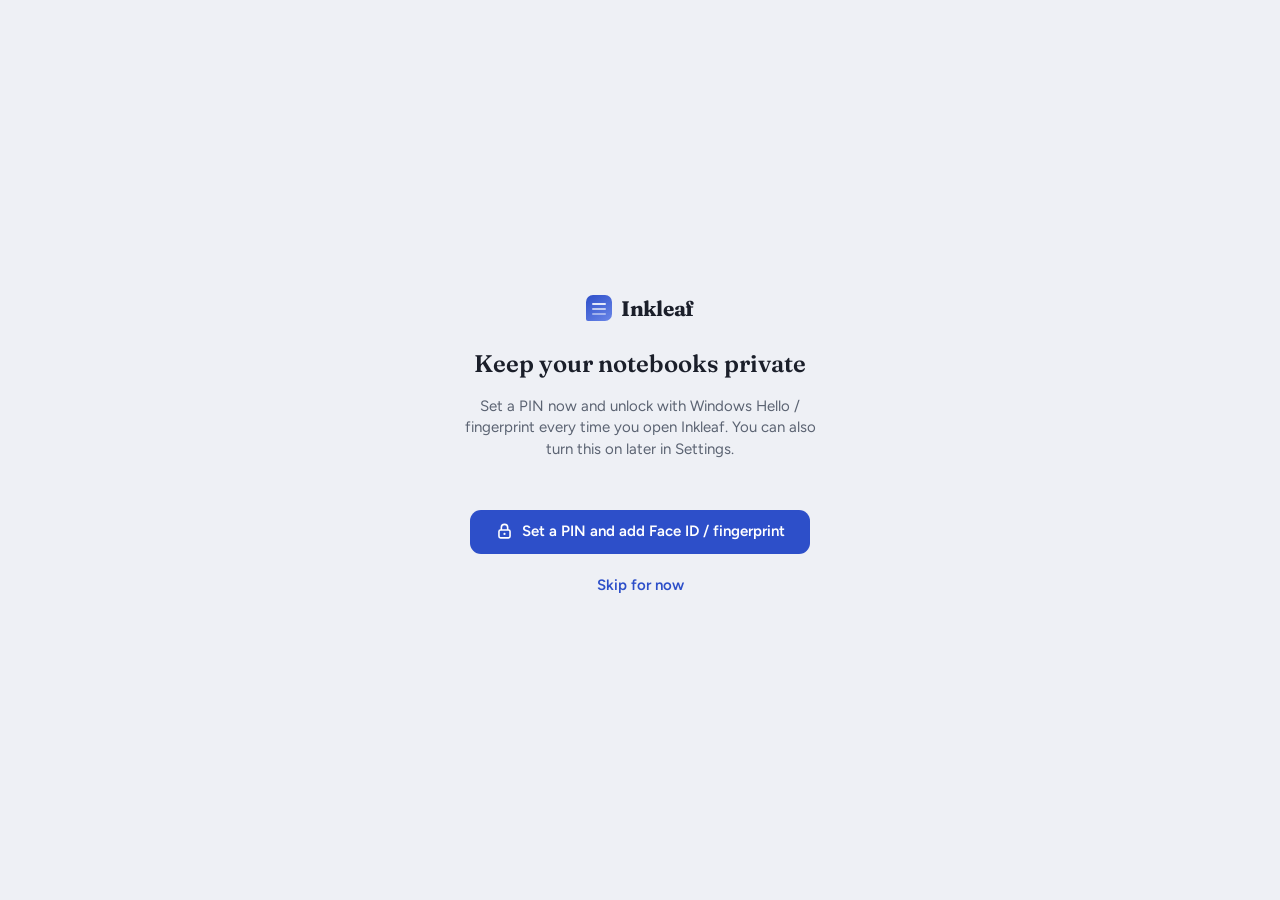
==== index.html @ ee6331c2 "Inkleaf v1.7: offline handwriting notebook PWA Lasso tool, neural recognizer retrained on real-write" ====
<!doctype html>
<html lang="en">
<head>
<meta charset="utf-8">
<meta name="viewport" content="width=device-width, initial-scale=1, viewport-fit=cover, interactive-widget=resizes-content">
<title>Inkleaf</title>
<meta name="description" content="Offline notebooks with custom covers, handwriting that turns into typed text, photos, video links and search.">
<meta name="theme-color" content="#2D4FC9" media="(prefers-color-scheme: light)">
<meta name="theme-color" content="#1B1F29" media="(prefers-color-scheme: dark)">
<meta name="color-scheme" content="light dark">
<meta name="apple-mobile-web-app-capable" content="yes">
<meta name="mobile-web-app-capable" content="yes">
<meta name="apple-mobile-web-app-status-bar-style" content="default">
<meta name="apple-mobile-web-app-title" content="Inkleaf">
<link rel="manifest" href="manifest.webmanifest">
<link rel="icon" type="image/png" sizes="192x192" href="icons/icon-192.png">
<link rel="apple-touch-icon" href="icons/apple-touch-icon.png">
<link rel="preconnect" href="https://fonts.googleapis.com">
<link rel="preconnect" href="https://fonts.gstatic.com" crossorigin>
<link rel="stylesheet" href="https://fonts.googleapis.com/css2?family=Figtree:wght@400;500;600;700&family=Fraunces:opsz,wght@9..144,500;9..144,700&family=Caveat:wght@400;600&family=Patrick+Hand&family=Kalam&family=Indie+Flower&family=Architects+Daughter&family=Shadows+Into+Light&family=Gloria+Hallelujah&family=Homemade+Apple&family=Nanum+Pen+Script&family=Lora:ital@0;1&family=Courier+Prime&display=swap">
<link rel="stylesheet" href="css/app.css">
<style>:root{padding-top:env(safe-area-inset-top,0px);padding-bottom:env(safe-area-inset-bottom,0px)}</style>
</head>
<body>
<svg xmlns="http://www.w3.org/2000/svg" style="display:none" aria-hidden="true">
  <symbol id="i-back" viewBox="0 0 24 24"><path d="M15 5l-7 7 7 7" fill="none" stroke="currentColor" stroke-width="2" stroke-linecap="round" stroke-linejoin="round"/></symbol>
  <symbol id="i-next" viewBox="0 0 24 24"><path d="M9 5l7 7-7 7" fill="none" stroke="currentColor" stroke-width="2" stroke-linecap="round" stroke-linejoin="round"/></symbol>
  <symbol id="i-up" viewBox="0 0 24 24"><path d="M5 15l7-7 7 7" fill="none" stroke="currentColor" stroke-width="2" stroke-linecap="round" stroke-linejoin="round"/></symbol>
  <symbol id="i-down" viewBox="0 0 24 24"><path d="M5 9l7 7 7-7" fill="none" stroke="currentColor" stroke-width="2" stroke-linecap="round" stroke-linejoin="round"/></symbol>
  <symbol id="i-search" viewBox="0 0 24 24"><circle cx="11" cy="11" r="6.5" fill="none" stroke="currentColor" stroke-width="2"/><path d="M16 16l4.5 4.5" stroke="currentColor" stroke-width="2" stroke-linecap="round"/></symbol>
  <symbol id="i-grid" viewBox="0 0 24 24"><rect x="4" y="4" width="7" height="7" rx="1.5" fill="none" stroke="currentColor" stroke-width="2"/><rect x="13" y="4" width="7" height="7" rx="1.5" fill="none" stroke="currentColor" stroke-width="2"/><rect x="4" y="13" width="7" height="7" rx="1.5" fill="none" stroke="currentColor" stroke-width="2"/><rect x="13" y="13" width="7" height="7" rx="1.5" fill="none" stroke="currentColor" stroke-width="2"/></symbol>
  <symbol id="ps-ball" viewBox="0 0 36 22"><path d="M3 15 C 10 3, 16 20, 33 6" fill="none" stroke="currentColor" stroke-width="2.4" stroke-linecap="round"/></symbol>
  <symbol id="ps-fine" viewBox="0 0 36 22"><path d="M3 15 C 10 3, 16 20, 33 6" fill="none" stroke="currentColor" stroke-width="1.2" stroke-linecap="round"/></symbol>
  <symbol id="ps-marker" viewBox="0 0 36 22"><path d="M3 15 C 10 3, 16 20, 33 6" fill="none" stroke="currentColor" stroke-width="6" stroke-linecap="round" opacity=".95"/></symbol>
  <symbol id="ps-brush" viewBox="0 0 36 22"><path d="M3 15 C 9 1, 15 20, 33 6 C 17 25, 11 8, 3 15 Z" fill="currentColor"/></symbol>
  <symbol id="ps-fountain" viewBox="0 0 36 22"><path d="M3 15 C 10 2.2, 16 19.4, 33 6 C 16.5 21.6, 10.5 5.6, 3 15 Z" fill="currentColor"/><path d="M3 15 C 10 3, 16 20, 33 6" fill="none" stroke="currentColor" stroke-width="1.1" stroke-linecap="round"/></symbol>
  <symbol id="ps-callig" viewBox="0 0 36 22"><path d="M5.4 12.6 L10.4 4.6 L16.4 5.6 L22.4 10.6 L28.4 7.6 L35.4 3.6 L30.6 8.4 L23.6 12.4 L17.6 15.4 L11.6 10.4 L5.6 9.4 L0.6 17.4 Z" fill="currentColor"/></symbol>
  <symbol id="ps-pencil" viewBox="0 0 36 22"><path d="M3 15 C 10 3, 16 20, 33 6" fill="none" stroke="currentColor" stroke-width="2" stroke-linecap="round" opacity=".5"/><path d="M3 14 C 10 2, 16 19, 33 5" fill="none" stroke="currentColor" stroke-width="1" stroke-linecap="round" stroke-dasharray="1.5 1.5" opacity=".45"/></symbol>
  <symbol id="i-engine" viewBox="0 0 24 24"><rect x="6" y="6" width="12" height="12" rx="2.5" fill="none" stroke="currentColor" stroke-width="2"/><rect x="10" y="10" width="4" height="4" rx="1" fill="currentColor"/><path d="M9 2.5v3M15 2.5v3M9 18.5v3M15 18.5v3M2.5 9h3M2.5 15h3M18.5 9h3M18.5 15h3" stroke="currentColor" stroke-width="2" stroke-linecap="round"/></symbol>
  <symbol id="i-gear" viewBox="0 0 24 24"><circle cx="12" cy="12" r="3" fill="none" stroke="currentColor" stroke-width="2"/><path d="M12 2.5v3M12 18.5v3M2.5 12h3M18.5 12h3M5.3 5.3l2.1 2.1M16.6 16.6l2.1 2.1M5.3 18.7l2.1-2.1M16.6 7.4l2.1-2.1" stroke="currentColor" stroke-width="2" stroke-linecap="round"/></symbol>
  <symbol id="i-pen" viewBox="0 0 24 24"><path d="M4 20l3.5-1 10-10a2.1 2.1 0 0 0-3-3l-10 10L4 20z" fill="none" stroke="currentColor" stroke-width="2" stroke-linejoin="round"/><path d="M13 7.5l3 3" stroke="currentColor" stroke-width="2"/></symbol>
  <symbol id="i-marker" viewBox="0 0 24 24"><path d="M4 21h16" stroke="currentColor" stroke-width="2.2" stroke-linecap="round" opacity=".45"/><path d="M8 17l-1.5-1.5 8.5-8.5a2.1 2.1 0 0 1 3 3L9.5 18.5 8 17z" fill="none" stroke="currentColor" stroke-width="2" stroke-linejoin="round"/><path d="M5 20l3-3M14 7.5l3 3" stroke="currentColor" stroke-width="2" stroke-linecap="round"/></symbol>
  <symbol id="i-enter" viewBox="0 0 24 24"><path d="M19 5v7a2 2 0 0 1-2 2H6" fill="none" stroke="currentColor" stroke-width="2.2" stroke-linecap="round" stroke-linejoin="round"/><path d="M9.5 10.5L6 14l3.5 3.5" fill="none" stroke="currentColor" stroke-width="2.2" stroke-linecap="round" stroke-linejoin="round"/></symbol>
  <symbol id="i-eraser" viewBox="0 0 24 24"><path d="M4.5 15.5l9-9a2 2 0 0 1 2.8 0l3.2 3.2a2 2 0 0 1 0 2.8l-7 7H8l-3.5-3.5a1.5 1.5 0 0 1 0-2.1z" fill="none" stroke="currentColor" stroke-width="2" stroke-linejoin="round"/><path d="M9 11l5 5M6 20h14" stroke="currentColor" stroke-width="2" stroke-linecap="round"/></symbol>
  <symbol id="i-type" viewBox="0 0 24 24"><path d="M5 6h14M12 6v13M9 19h6" fill="none" stroke="currentColor" stroke-width="2" stroke-linecap="round"/></symbol>
  <symbol id="i-undo" viewBox="0 0 24 24"><path d="M8 7H4V3" fill="none" stroke="currentColor" stroke-width="2" stroke-linecap="round" stroke-linejoin="round"/><path d="M4.5 7A8 8 0 1 1 6 17.5" fill="none" stroke="currentColor" stroke-width="2" stroke-linecap="round"/></symbol>
  <symbol id="i-redo" viewBox="0 0 24 24"><path d="M16 7h4V3" fill="none" stroke="currentColor" stroke-width="2" stroke-linecap="round" stroke-linejoin="round"/><path d="M19.5 7A8 8 0 1 0 18 17.5" fill="none" stroke="currentColor" stroke-width="2" stroke-linecap="round"/></symbol>
  <symbol id="i-wand" viewBox="0 0 24 24"><path d="M4 20L14 10" stroke="currentColor" stroke-width="2.2" stroke-linecap="round"/><path d="M17 3v3M17 10v3M13.5 6.5h3M20.5 6.5h-3M7 3v2M5 4h4" stroke="currentColor" stroke-width="1.8" stroke-linecap="round"/></symbol>
  <symbol id="i-zoom-in" viewBox="0 0 24 24"><circle cx="11" cy="11" r="6.5" fill="none" stroke="currentColor" stroke-width="2"/><path d="M16 16l4.5 4.5M11 8v6M8 11h6" stroke="currentColor" stroke-width="2" stroke-linecap="round"/></symbol>
  <symbol id="i-zoom-out" viewBox="0 0 24 24"><circle cx="11" cy="11" r="6.5" fill="none" stroke="currentColor" stroke-width="2"/><path d="M16 16l4.5 4.5M8 11h6" stroke="currentColor" stroke-width="2" stroke-linecap="round"/></symbol>
  <symbol id="i-plus" viewBox="0 0 24 24"><path d="M12 5v14M5 12h14" stroke="currentColor" stroke-width="2.2" stroke-linecap="round"/></symbol>
  <symbol id="i-close" viewBox="0 0 24 24"><path d="M6 6l12 12M18 6L6 18" stroke="currentColor" stroke-width="2.2" stroke-linecap="round"/></symbol>
  <symbol id="i-trash" viewBox="0 0 24 24"><path d="M4 7h16M9 7V4h6v3M6.5 7l1 13h9l1-13" fill="none" stroke="currentColor" stroke-width="2" stroke-linejoin="round" stroke-linecap="round"/></symbol>
  <symbol id="i-copy" viewBox="0 0 24 24"><rect x="8" y="8" width="12" height="12" rx="2" fill="none" stroke="currentColor" stroke-width="2"/><path d="M16 8V5a1 1 0 0 0-1-1H5a1 1 0 0 0-1 1v10a1 1 0 0 0 1 1h3" fill="none" stroke="currentColor" stroke-width="2"/></symbol>
  <symbol id="i-image" viewBox="0 0 24 24"><rect x="3" y="5" width="18" height="14" rx="2" fill="none" stroke="currentColor" stroke-width="2"/><circle cx="8.5" cy="10" r="1.6" fill="currentColor"/><path d="M4 18l5-5 4 4 3-3 4 4" fill="none" stroke="currentColor" stroke-width="2" stroke-linejoin="round"/></symbol>
  <symbol id="i-sticker" viewBox="0 0 24 24"><path d="M12 3a9 9 0 1 0 9 9h-5a4 4 0 0 1-4-4V3z" fill="none" stroke="currentColor" stroke-width="2" stroke-linejoin="round"/><circle cx="9" cy="10" r="1.2" fill="currentColor"/><path d="M8 14.5c1 1.2 2.5 1.8 4 1.8" fill="none" stroke="currentColor" stroke-width="2" stroke-linecap="round"/></symbol>
  <symbol id="i-rotate" viewBox="0 0 24 24"><path d="M20 12a8 8 0 1 1-2.3-5.7" fill="none" stroke="currentColor" stroke-width="2" stroke-linecap="round"/><path d="M18 2.5v4.5h-4.5" fill="none" stroke="currentColor" stroke-width="2" stroke-linecap="round" stroke-linejoin="round"/></symbol>
  <symbol id="i-flip" viewBox="0 0 24 24"><path d="M12 3v18" stroke="currentColor" stroke-width="2" stroke-dasharray="2 2"/><path d="M9 7L4 12l5 5V7zM15 7l5 5-5 5V7z" fill="none" stroke="currentColor" stroke-width="2" stroke-linejoin="round"/></symbol>
  <symbol id="i-front" viewBox="0 0 24 24"><rect x="9" y="3" width="12" height="12" rx="2" fill="none" stroke="currentColor" stroke-width="2"/><path d="M3 9v10a2 2 0 0 0 2 2h10" fill="none" stroke="currentColor" stroke-width="2"/></symbol>
  <symbol id="i-backward" viewBox="0 0 24 24"><rect x="3" y="9" width="12" height="12" rx="2" fill="none" stroke="currentColor" stroke-width="2"/><path d="M9 3h10a2 2 0 0 1 2 2v10" fill="none" stroke="currentColor" stroke-width="2"/></symbol>
  <symbol id="i-hand" viewBox="0 0 24 24"><path d="M8 12V5.5a1.5 1.5 0 0 1 3 0V11m0-6.5a1.5 1.5 0 0 1 3 0V11m0-5a1.5 1.5 0 0 1 3 0v8a6 6 0 0 1-6 6h-1a6 6 0 0 1-5-2.7L3.4 14a1.6 1.6 0 0 1 2.6-1.8L8 14" fill="none" stroke="currentColor" stroke-width="2" stroke-linecap="round" stroke-linejoin="round"/></symbol>
  <symbol id="i-check" viewBox="0 0 24 24"><path d="M5 12.5l4.5 4.5L19 7.5" fill="none" stroke="currentColor" stroke-width="2.4" stroke-linecap="round" stroke-linejoin="round"/></symbol>
  <symbol id="i-more" viewBox="0 0 24 24"><circle cx="6" cy="12" r="1.8" fill="currentColor"/><circle cx="12" cy="12" r="1.8" fill="currentColor"/><circle cx="18" cy="12" r="1.8" fill="currentColor"/></symbol>
  <symbol id="i-text" viewBox="0 0 24 24"><path d="M5 5h14M12 5v14" stroke="currentColor" stroke-width="2.2" stroke-linecap="round"/></symbol>
  <symbol id="i-palette" viewBox="0 0 24 24"><path d="M12 3a9 9 0 1 0 0 18c1.7 0 2-1 2-2 0-1.2-.8-1.6 0-2.5.9-1 3 .5 5-1.5 2.2-2.2 1-12-7-12z" fill="none" stroke="currentColor" stroke-width="2"/><circle cx="7.5" cy="12" r="1.3" fill="currentColor"/><circle cx="9.5" cy="8" r="1.3" fill="currentColor"/><circle cx="14" cy="7" r="1.3" fill="currentColor"/></symbol>
  <symbol id="i-book" viewBox="0 0 24 24"><path d="M5 4h10a3 3 0 0 1 3 3v13H8a3 3 0 0 0-3 3V4z" fill="none" stroke="currentColor" stroke-width="2" stroke-linejoin="round"/><path d="M5 17a3 3 0 0 1 3-3h10" fill="none" stroke="currentColor" stroke-width="2"/></symbol>
  <symbol id="i-download" viewBox="0 0 24 24"><path d="M12 4v11M7.5 10.5L12 15l4.5-4.5M5 19h14" fill="none" stroke="currentColor" stroke-width="2" stroke-linecap="round" stroke-linejoin="round"/></symbol>
  <symbol id="i-upload" viewBox="0 0 24 24"><path d="M12 15V4M7.5 8.5L12 4l4.5 4.5M5 19h14" fill="none" stroke="currentColor" stroke-width="2" stroke-linecap="round" stroke-linejoin="round"/></symbol>
  <symbol id="i-edit" viewBox="0 0 24 24"><path d="M4 20h4l10-10-4-4L4 16v4z" fill="none" stroke="currentColor" stroke-width="2" stroke-linejoin="round"/></symbol>
  <symbol id="i-video" viewBox="0 0 24 24"><rect x="3" y="6" width="13" height="12" rx="2" fill="none" stroke="currentColor" stroke-width="2"/><path d="M16 10l5-3v10l-5-3z" fill="none" stroke="currentColor" stroke-width="2" stroke-linejoin="round"/></symbol>
  <symbol id="i-lasso" viewBox="0 0 24 24"><path d="M12 4c4.4 0 8 2.2 8 5s-3.6 5-8 5-8-2.2-8-5 3.6-5 8-5z" fill="none" stroke="currentColor" stroke-width="2" stroke-dasharray="3 2.2"/><path d="M7 13.5c-1.4 1.6-1.6 3.4-.6 4.9M6.2 18.2c.8 1.2 1.6 1.9 2.4 2.3" fill="none" stroke="currentColor" stroke-width="2" stroke-linecap="round"/></symbol>
  <symbol id="i-scissors" viewBox="0 0 24 24"><circle cx="6" cy="6" r="2.6" fill="none" stroke="currentColor" stroke-width="2"/><circle cx="6" cy="18" r="2.6" fill="none" stroke="currentColor" stroke-width="2"/><path d="M8.2 7.6L20 20M8.2 16.4L20 4" stroke="currentColor" stroke-width="2" stroke-linecap="round"/></symbol>
  <symbol id="i-paste" viewBox="0 0 24 24"><rect x="5" y="5" width="14" height="16" rx="2" fill="none" stroke="currentColor" stroke-width="2"/><path d="M9 5V3h6v2M9 12h6M9 16h4" stroke="currentColor" stroke-width="2" stroke-linecap="round"/></symbol>
  <symbol id="i-select" viewBox="0 0 24 24"><path d="M6 4l12 8-5.5 1.5L9 20z" fill="none" stroke="currentColor" stroke-width="2" stroke-linejoin="round"/></symbol>
  <symbol id="i-fingerprint" viewBox="0 0 24 24"><path d="M6 8.5A7 7 0 0 1 18 8.5M4.5 13.5a9.5 9.5 0 0 1 2-7M8.2 20A9.5 9.5 0 0 1 5 14M12 6.5a5.5 5.5 0 0 1 5.5 5.5c0 2.2-.4 4.5-1.2 6.5M12 10a2.2 2.2 0 0 0-2.2 2.2c0 2.8.8 5.3 2.4 7.3M14.2 12.2c0 1.6-.2 3.2-.6 4.7M8.5 12.2a3.5 3.5 0 0 1 .3-1.4" fill="none" stroke="currentColor" stroke-width="1.8" stroke-linecap="round"/></symbol>
  <symbol id="i-lock" viewBox="0 0 24 24"><rect x="5" y="10" width="14" height="10" rx="2" fill="none" stroke="currentColor" stroke-width="2"/><path d="M8 10V7a4 4 0 0 1 8 0v3" fill="none" stroke="currentColor" stroke-width="2"/><circle cx="12" cy="15" r="1.4" fill="currentColor"/></symbol>
  <symbol id="i-backspace" viewBox="0 0 24 24"><path d="M9 5h11a1 1 0 0 1 1 1v12a1 1 0 0 1-1 1H9l-6-7 6-7z" fill="none" stroke="currentColor" stroke-width="2" stroke-linejoin="round"/><path d="M12 9.5l5 5M17 9.5l-5 5" stroke="currentColor" stroke-width="2" stroke-linecap="round"/></symbol>
</svg>

<div id="app">

  <!-- ============ LOCK / LOGIN ============ -->
  <main id="view-lock" class="view lock" hidden>
    <div class="brand"><span class="brand-mark" aria-hidden="true"></span><span class="brand-name">Inkleaf</span></div>
    <h2 id="lock-title">Locked</h2>
    <p id="lock-text" class="muted">Unlock to open your notebooks.</p>
    <button id="bio-btn" class="bio-btn" type="button" aria-label="Unlock with Face ID or fingerprint" hidden><svg><use href="#i-fingerprint"/></svg></button>
    <div id="pin-area" hidden>
      <div id="pin-dots" class="pin-dots" aria-hidden="true"></div>
      <div id="pin-pad" class="pin-pad"></div>
    </div>
    <p id="lock-error" class="lock-error" aria-live="polite"></p>
    <div id="lock-setup" class="lock-steps" hidden>
      <button id="lock-setup-start" class="btn primary" type="button"><svg><use href="#i-lock"/></svg><span>Set a PIN and add Face ID / fingerprint</span></button>
      <button id="lock-setup-skip" class="btn ghost" type="button">Skip for now</button>
    </div>
    <div id="lock-bio-setup" class="lock-steps" hidden>
      <button id="lock-bio-add" class="btn primary" type="button"><svg><use href="#i-fingerprint"/></svg><span>Add Face ID / fingerprint</span></button>
      <button id="lock-bio-skip" class="btn ghost" type="button">Use the PIN only</button>
    </div>
    <button id="lock-forgot" class="btn ghost small" type="button" hidden>Forgot your PIN?</button>
  </main>

  <!-- ============ HOME ============ -->
  <main id="view-home" class="view">
    <header class="bar">
      <div class="gutter bar-inner">
        <div class="brand">
          <span class="brand-mark" aria-hidden="true"></span>
          <span class="brand-name">Inkleaf</span>
        </div>
        <div class="spacer"></div>
        <button id="install-btn" class="btn ghost small" type="button" hidden>Install app</button>
        <button id="home-import-btn" class="icon-btn" type="button" aria-label="Import a backup" title="Import a backup"><svg><use href="#i-upload"/></svg></button>
        <button id="home-train-btn" class="icon-btn" type="button" aria-label="Teach my handwriting" title="Teach my handwriting"><svg><use href="#i-pen"/></svg></button>
        <button id="home-settings-btn" class="icon-btn" type="button" aria-label="Settings: handwriting engine, app lock" title="Settings"><svg><use href="#i-gear"/></svg></button>
      </div>
    </header>
    <div class="gutter home-body">
      <div class="home-head">
        <div>
          <h1 class="display">My notebooks</h1>
          <p id="home-sub" class="muted">Everything is saved on this device. No account, no internet needed.</p>
        </div>
        <button id="new-notebook-btn" class="btn primary" type="button"><svg><use href="#i-plus"/></svg><span>New notebook</span></button>
      </div>
      <div id="notebook-grid" class="nb-grid" aria-live="polite"></div>
      <p id="storage-warning" class="warn" hidden>Storage is blocked in this browser window, so notebooks will disappear when you close it. Open the app normally (not in a private window) to keep your notes.</p>
    </div>
  </main>

  <!-- ============ COVER EDITOR ============ -->
  <main id="view-cover" class="view" hidden>
    <header class="bar">
      <div class="gutter bar-inner">
        <button id="cover-back" class="icon-btn" type="button" aria-label="Back"><svg><use href="#i-back"/></svg></button>
        <span class="bar-title">Design the cover</span>
        <div class="spacer"></div>
        <button id="cover-done" class="btn primary small" type="button">Done</button>
      </div>
    </header>
    <div class="cover-editor gutter">
      <div class="cover-stage">
        <div id="cover-canvas" class="cover cover-edit" aria-label="Notebook cover"></div>
        <div id="el-actions" class="el-actions" hidden>
          <button data-act="front" class="icon-btn" type="button" title="Bring forward" aria-label="Bring forward"><svg><use href="#i-front"/></svg></button>
          <button data-act="back" class="icon-btn" type="button" title="Send backward" aria-label="Send backward"><svg><use href="#i-backward"/></svg></button>
          <button data-act="flip" class="icon-btn" type="button" title="Flip" aria-label="Flip"><svg><use href="#i-flip"/></svg></button>
          <button data-act="dup" class="icon-btn" type="button" title="Duplicate" aria-label="Duplicate"><svg><use href="#i-copy"/></svg></button>
          <button data-act="mask" class="icon-btn" type="button" title="Photo shape" aria-label="Photo shape" hidden><svg><use href="#i-image"/></svg></button>
          <button data-act="del" class="icon-btn danger" type="button" title="Remove" aria-label="Remove"><svg><use href="#i-trash"/></svg></button>
        </div>
        <p class="hint muted">Drag to move. Use the corner handle to resize and the top handle to rotate. Pinch with two fingers also works.</p>
      </div>
      <div class="cover-panels">
        <div class="tabs" role="tablist">
          <button class="tab is-active" role="tab" data-panel="themes" type="button"><svg><use href="#i-palette"/></svg>Theme</button>
          <button class="tab" role="tab" data-panel="stickers" type="button"><svg><use href="#i-sticker"/></svg>Stickers</button>
          <button class="tab" role="tab" data-panel="photos" type="button"><svg><use href="#i-image"/></svg>Photos</button>
          <button class="tab" role="tab" data-panel="title" type="button"><svg><use href="#i-text"/></svg>Title</button>
        </div>
        <section id="panel-themes" class="panel" role="tabpanel">
          <h3 class="panel-h">Color theme</h3>
          <div id="theme-grid" class="swatch-grid"></div>
          <div class="field-row">
            <label for="theme-custom">Custom color</label>
            <input id="theme-custom" type="color" value="#2d4fc9">
          </div>
          <h3 class="panel-h">Pattern</h3>
          <div id="pattern-row" class="chip-row"></div>
          <h3 class="panel-h">Binding</h3>
          <div id="spine-row" class="chip-row"></div>
        </section>
        <section id="panel-stickers" class="panel" role="tabpanel" hidden>
          <div id="sticker-cats" class="chip-row scroll-x"></div>
          <div id="sticker-grid" class="sticker-grid"></div>
        </section>
        <section id="panel-photos" class="panel" role="tabpanel" hidden>
          <button id="photo-add-btn" class="btn block" type="button"><svg><use href="#i-image"/></svg><span>Choose from gallery</span></button>
          <p class="muted small-text">Photos stay on this device. Large photos are reduced to save space.</p>
          <div id="photo-opts" hidden>
            <h3 class="panel-h">Selected photo</h3>
            <div class="field-row"><span>Layout</span><div id="photo-layout" class="chip-row"></div></div>
            <div class="field-row"><span>Filter</span><div id="photo-filter" class="chip-row"></div></div>
            <div class="field-row"><span>Shape</span><div id="photo-mask" class="chip-row"></div></div>
            <div class="field-row"><label for="photo-opacity">Opacity</label><input id="photo-opacity" type="range" min="0.2" max="1" step="0.05" value="1"><span id="photo-opacity-val">100%</span></div>
          </div>
          <h3 class="panel-h">Used in this cover</h3>
          <div id="photo-grid" class="photo-grid"></div>
        </section>
        <section id="panel-title" class="panel" role="tabpanel" hidden>
          <label class="field" for="title-input">Notebook title</label>
          <input id="title-input" type="text" maxlength="60" placeholder="Give it a name">
          <h3 class="panel-h">Title font</h3>
          <div id="title-fonts" class="font-grid"></div>
          <h3 class="panel-h">Title color</h3>
          <div id="title-colors" class="color-row"></div>
          <div class="field-row">
            <label for="title-custom-color">Custom</label>
            <input id="title-custom-color" type="color" value="#ffffff">
          </div>
          <label class="check"><input id="title-show" type="checkbox" checked> Show the title on the cover</label>
        </section>
      </div>
    </div>
  </main>

  <!-- ============ NOTEBOOK ============ -->
  <main id="view-notebook" class="view" hidden>
    <header class="bar">
      <div class="gutter bar-inner">
        <button id="nb-back" class="icon-btn" type="button" aria-label="All notebooks"><svg><use href="#i-back"/></svg></button>
        <button id="nb-title" class="title-btn" type="button" title="Rename">Notebook</button>
        <div class="spacer"></div>
        <button id="nb-search-btn" class="icon-btn" type="button" aria-label="Search this notebook" title="Search"><svg><use href="#i-search"/></svg></button>
        <button id="nb-pages-btn" class="icon-btn" type="button" aria-label="Pages" title="Pages"><svg><use href="#i-grid"/></svg></button>
        <button id="nb-settings-btn" class="icon-btn" type="button" aria-label="Notebook settings" title="Settings"><svg><use href="#i-gear"/></svg></button>
      </div>
    </header>

    <div id="searchbar" class="searchbar" hidden>
      <div class="gutter bar-inner">
        <svg class="search-ico"><use href="#i-search"/></svg>
        <input id="search-input" type="search" placeholder="Search every page of this notebook" autocomplete="off" enterkeyhint="search">
        <span id="search-count" class="search-count">0 / 0</span>
        <button id="search-prev" class="icon-btn" type="button" aria-label="Previous result" disabled><svg><use href="#i-up"/></svg></button>
        <button id="search-next" class="icon-btn" type="button" aria-label="Next result" disabled><svg><use href="#i-down"/></svg></button>
        <button id="search-close" class="icon-btn" type="button" aria-label="Close search"><svg><use href="#i-close"/></svg></button>
      </div>
    </div>

    <div class="toolbar">
      <div class="gutter bar-inner tools">
        <div class="tool-group" role="group" aria-label="Tools">
          <button id="tool-pen" class="tool is-active" type="button" data-tool="pen" aria-label="Pen" title="Pen"><svg><use href="#i-pen"/></svg></button>
          <button id="tool-hl" class="tool" type="button" data-tool="hl" aria-label="Highlighter" title="Highlighter"><svg><use href="#i-marker"/></svg></button>
          <button id="tool-eraser" class="tool" type="button" data-tool="eraser" aria-label="Eraser" title="Eraser"><svg><use href="#i-eraser"/></svg></button>
          <button id="tool-lasso" class="tool" type="button" data-tool="lasso" aria-label="Lasso: pick up handwriting" title="Lasso: draw a loop around handwriting to move, copy, convert or delete it"><svg><use href="#i-lasso"/></svg></button>
          <button id="tool-type" class="tool" type="button" data-tool="type" aria-label="Keyboard" title="Type with the keyboard"><svg><use href="#i-type"/></svg></button>
          <button id="tool-select" class="tool" type="button" data-tool="select" aria-label="Move pictures and videos" title="Move pictures and videos"><svg><use href="#i-select"/></svg></button>
        </div>
        <div class="tool-group" id="pen-styles" role="group" aria-label="Pen style"></div>
        <div class="tool-group">
          <button id="insert-btn" class="tool" type="button" title="Insert a photo or video"><svg><use href="#i-image"/></svg><span>Insert</span></button>
        </div>
        <div class="tool-group" id="pen-colors" role="group" aria-label="Ink color"></div>
        <div class="tool-group" id="hl-colors" role="group" aria-label="Highlighter color" hidden></div>
        <div class="tool-group" id="pen-widths" role="group" aria-label="Pen thickness"></div>
        <div class="tool-group">
          <button id="undo-btn" class="tool" type="button" aria-label="Undo" title="Undo" disabled><svg><use href="#i-undo"/></svg></button>
          <button id="redo-btn" class="tool" type="button" aria-label="Redo" title="Redo" disabled><svg><use href="#i-redo"/></svg></button>
        </div>
        <div class="tool-group">
          <button id="convert-btn" class="tool accent" type="button" title="Convert handwriting to text"><svg><use href="#i-wand"/></svg><span>Convert</span></button>
          <button id="auto-btn" class="tool toggle" type="button" title="Live: words turn into text as you write" aria-pressed="true"><span>Live</span></button>
          <button id="engine-btn" class="tool" type="button" title="Handwriting engine (Inkleaf, Apple Scribble or Gboard)"><svg><use href="#i-engine"/></svg><span id="engine-label">Inkleaf</span></button>
        </div>
        <div class="tool-group">
          <button id="finger-btn" class="tool toggle" type="button" title="Finger draws (off: finger scrolls)" aria-pressed="false"><svg><use href="#i-hand"/></svg></button>
          <button id="zoom-out-btn" class="tool" type="button" aria-label="Zoom out" title="Zoom out"><svg><use href="#i-zoom-out"/></svg></button>
          <button id="zoom-in-btn" class="tool" type="button" aria-label="Zoom in" title="Zoom in"><svg><use href="#i-zoom-in"/></svg></button>
        </div>
      </div>
    </div>

    <div id="page-area" class="page-area">
    <div id="page-scroller" class="page-scroller">
      <div id="page-stage" class="page-stage"></div>
      <div id="media-actions" class="el-actions floating" hidden>
        <button data-act="play" class="icon-btn" type="button" title="Play" aria-label="Play" hidden><svg><use href="#i-video"/></svg></button>
        <button data-act="front" class="icon-btn" type="button" title="Bring forward" aria-label="Bring forward"><svg><use href="#i-front"/></svg></button>
        <button data-act="back" class="icon-btn" type="button" title="Send backward" aria-label="Send backward"><svg><use href="#i-backward"/></svg></button>
        <button data-act="rename" class="icon-btn" type="button" title="Rename" aria-label="Rename" hidden><svg><use href="#i-edit"/></svg></button>
        <button data-act="del" class="icon-btn danger" type="button" title="Remove" aria-label="Remove"><svg><use href="#i-trash"/></svg></button>
      </div>
      <div id="lasso-actions" class="el-actions floating lasso-actions" hidden>
        <button data-act="convert" class="icon-btn" type="button" title="Convert this to text" aria-label="Convert selection to text"><svg><use href="#i-text"/></svg></button>
        <button data-act="copy" class="icon-btn" type="button" title="Copy" aria-label="Copy selection"><svg><use href="#i-copy"/></svg></button>
        <button data-act="cut" class="icon-btn" type="button" title="Cut" aria-label="Cut selection"><svg><use href="#i-scissors"/></svg></button>
        <button data-act="paste" class="icon-btn" type="button" title="Paste" aria-label="Paste" hidden><svg><use href="#i-paste"/></svg><span class="lbl">Paste here</span></button>
        <button data-act="del" class="icon-btn danger" type="button" title="Delete" aria-label="Delete selection"><svg><use href="#i-trash"/></svg></button>
      </div>
    </div>
    <div id="flip-left" class="flip-zone left" role="button" aria-label="Previous page" title="Previous page"><svg><use href="#i-back"/></svg></div>
    <div id="flip-right" class="flip-zone right" role="button" aria-label="Next page" title="Next page"><svg><use href="#i-next"/></svg></div>
    <div id="flip-layer" class="flip-layer" hidden></div>
    <button id="enter-btn" class="fab enter" type="button" title="New line (Enter)" aria-label="New line"><svg><use href="#i-enter"/></svg><span class="fab-label">Enter</span></button>
    </div>

    <footer class="pager">
      <div class="gutter bar-inner">
        <button id="page-prev" class="icon-btn" type="button" aria-label="Previous page"><svg><use href="#i-back"/></svg></button>
        <span id="page-indicator" class="page-indicator">Page 1 of 1</span>
        <button id="page-next" class="icon-btn" type="button" aria-label="Next page"><svg><use href="#i-next"/></svg></button>
        <div class="spacer"></div>
        <button id="page-add" class="btn ghost small" type="button"><svg><use href="#i-plus"/></svg><span>Add page</span></button>
      </div>
    </footer>
  </main>

  <!-- ============ SHEETS / OVERLAYS ============ -->
  <div id="sheet-backdrop" class="sheet-backdrop" hidden></div>

  <div id="sheet-settings" class="sheet" role="dialog" aria-label="Notebook settings" hidden>
    <div class="sheet-handle"></div>
    <div class="sheet-head"><h2>Settings</h2><button class="icon-btn sheet-close" type="button" aria-label="Close"><svg><use href="#i-close"/></svg></button></div>
    <div class="sheet-body">
      <section id="settings-handwriting">
        <h3 class="panel-h">Handwriting</h3>
        <div class="field-row"><span>Engine</span><div id="engine-row" class="chip-row"></div></div>
        <p id="engine-hint" class="muted small-text"></p>
        <p id="engine-info" class="muted small-text"></p>
        <label class="check"><input id="auto-toggle" type="checkbox" checked> Live conversion: show a preview while I write and turn each word into text as soon as I move on</label>
        <div class="field-row"><label for="auto-delay">Last word after a pause of</label><input id="auto-delay" type="range" min="0.6" max="3" step="0.2" value="1.2"><span id="auto-delay-val">1.2 s</span></div>
        <label class="check"><input id="finger-toggle" type="checkbox"> Finger draws (otherwise the finger scrolls and only a pen draws)</label>
        <button id="train-btn" class="btn block" type="button"><svg><use href="#i-pen"/></svg><span>Teach it my handwriting</span></button>
      </section>
      <section class="nb-only">
        <h3 class="panel-h">Text style for converted and typed text</h3>
        <p id="style-preview" class="style-preview">The quick brown fox jumps over the lazy dog</p>
        <div id="font-grid" class="font-grid"></div>
        <div class="field-row">
          <span>Size</span>
          <div id="size-row" class="chip-row"></div>
        </div>
        <div class="field-row">
          <span>Text color</span>
          <div id="text-colors" class="color-row"></div>
          <input id="text-custom-color" type="color" value="#1b1f2a" aria-label="Custom text color">
        </div>
      </section>
      <section>
        <h3 class="panel-h">Pages</h3>
        <label class="check"><input id="spread-toggle" type="checkbox" checked> Two pages side by side when a tablet is held in landscape</label>
        <label class="check"><input id="sound-toggle" type="checkbox" checked> Paper sound when turning pages</label>
      </section>
      <section class="nb-only">
        <h3 class="panel-h">Paper</h3>
        <div id="paper-row" class="chip-row"></div>
        <div class="field-row"><span>Line spacing</span><div id="spacing-row" class="chip-row"></div></div>
        <label class="check"><input id="margin-toggle" type="checkbox"> Margin line</label>
      </section>
      <section class="nb-only">
        <h3 class="panel-h">This notebook</h3>
        <div class="btn-row">
          <button id="nb-cover-btn" class="btn" type="button"><svg><use href="#i-palette"/></svg><span>Edit cover</span></button>
          <button id="nb-export-btn" class="btn" type="button"><svg><use href="#i-download"/></svg><span>Export backup</span></button>
        </div>
      </section>
      <section>
        <h3 class="panel-h">App lock</h3>
        <p id="lock-status" class="muted small-text"></p>
        <div class="btn-row">
          <button id="lock-enable-btn" class="btn" type="button"><svg><use href="#i-lock"/></svg><span>Turn on app lock</span></button>
          <button id="lock-bio-btn" class="btn" type="button" hidden><svg><use href="#i-fingerprint"/></svg><span>Add Face ID / fingerprint</span></button>
          <button id="lock-pin-btn" class="btn" type="button" hidden>Change PIN</button>
          <button id="lock-disable-btn" class="btn danger-text" type="button" hidden>Turn off</button>
        </div>
        <div id="lock-after-row" class="field-row" hidden><span>Lock again</span><div id="lock-after" class="chip-row"></div></div>
      </section>
      <section id="install-section" hidden>
        <h3 class="panel-h">Install</h3>
        <p id="install-hint" class="muted small-text"></p>
        <button id="install-btn-2" class="btn block" type="button" hidden>Install Inkleaf on this device</button>
      </section>
    </div>
  </div>

  <div id="sheet-pages" class="sheet" role="dialog" aria-label="Pages" hidden>
    <div class="sheet-handle"></div>
    <div class="sheet-head"><h2>Pages</h2><button class="icon-btn sheet-close" type="button" aria-label="Close"><svg><use href="#i-close"/></svg></button></div>
    <div class="sheet-body">
      <div id="pages-grid" class="pages-grid"></div>
    </div>
  </div>

  <div id="sheet-training" class="sheet" role="dialog" aria-label="Teach my handwriting" hidden>
    <div class="sheet-handle"></div>
    <div class="sheet-head"><h2>Teach it my handwriting</h2><button class="icon-btn sheet-close" type="button" aria-label="Close"><svg><use href="#i-close"/></svg></button></div>
    <div class="sheet-body">
      <div id="train-modes" class="chip-row train-modes">
        <button class="chip is-active" type="button" data-mode="words">Words · Neural engine</button>
        <button class="chip" type="button" data-mode="letters">Letters · Classic engine</button>
      </div>
      <div id="train-words">
        <p class="muted">Write each word the way you normally write — joined-up or printed, with the pen you use on the page. After <strong>8 words</strong> the Neural engine can adapt to your hand; 30 or more works best. Nothing leaves the device.</p>
        <div class="train-area">
          <div class="train-target">Write: <strong id="tw-current">hello</strong> <span id="tw-count" class="muted"></span></div>
          <canvas id="tw-canvas" width="600" height="190"></canvas>
          <div class="btn-row">
            <button id="tw-clear" class="btn" type="button">Clear</button>
            <button id="tw-skip" class="btn" type="button">Skip word</button>
            <button id="tw-save" class="btn primary" type="button"><svg><use href="#i-check"/></svg><span>Save</span></button>
          </div>
          <div class="btn-row">
            <button id="tw-test" class="btn ghost small" type="button">What does it read?</button>
            <span id="tw-result" class="muted small-text"></span>
          </div>
        </div>
        <div class="tw-adapt">
          <button id="tw-adapt" class="btn primary block" type="button"><svg><use href="#i-wand"/></svg><span>Adapt the Neural engine to my handwriting</span></button>
          <p id="tw-status" class="muted small-text"></p>
        </div>
        <div class="btn-row wrap">
          <button id="tw-export" class="btn ghost small" type="button"><svg><use href="#i-download"/></svg><span>Export my samples</span></button>
          <button id="tw-reset" class="btn danger-text small" type="button">Delete word samples and adaptation</button>
        </div>
      </div>
      <div id="train-letters" hidden>
      <p class="muted">Pick a character, write it the way you normally do, then save. Two or three samples per character make a big difference. Letters that only differ by size (c and C) share one sample. These samples are used by the <strong>Classic</strong> engine.</p>
      <div id="train-chars" class="train-chars"></div>
      <div class="train-area">
        <div class="train-target">Write: <strong id="train-current">a</strong> <span id="train-count" class="muted"></span></div>
        <canvas id="train-canvas" width="300" height="300"></canvas>
        <div class="btn-row">
          <button id="train-clear" class="btn" type="button">Clear</button>
          <button id="train-save" class="btn primary" type="button"><svg><use href="#i-check"/></svg><span>Save sample</span></button>
        </div>
        <div class="btn-row">
          <button id="train-test" class="btn ghost small" type="button">What does it read?</button>
          <span id="train-result" class="muted small-text"></span>
        </div>
      </div>
      <button id="train-reset" class="btn danger-text block" type="button">Delete all my letter samples</button>
      </div>
    </div>
  </div>

  <div id="sheet-prompt" class="sheet small" role="dialog" aria-label="Rename" hidden>
    <div class="sheet-handle"></div>
    <div class="sheet-head"><h2 id="prompt-title">Rename</h2><button class="icon-btn sheet-close" type="button" aria-label="Close"><svg><use href="#i-close"/></svg></button></div>
    <div class="sheet-body">
      <input id="prompt-input" type="text" maxlength="60">
      <div class="btn-row end">
        <button id="prompt-cancel" class="btn" type="button">Cancel</button>
        <button id="prompt-ok" class="btn primary" type="button">Save</button>
      </div>
    </div>
  </div>

  <div id="sheet-confirm" class="sheet small" role="dialog" aria-label="Confirm" hidden>
    <div class="sheet-handle"></div>
    <div class="sheet-head"><h2 id="confirm-title">Are you sure?</h2><button class="icon-btn sheet-close" type="button" aria-label="Close"><svg><use href="#i-close"/></svg></button></div>
    <div class="sheet-body">
      <p id="confirm-text" class="muted"></p>
      <div class="btn-row end">
        <button id="confirm-cancel" class="btn" type="button">Cancel</button>
        <button id="confirm-ok" class="btn danger" type="button">Delete</button>
      </div>
    </div>
  </div>

  <div id="sheet-export" class="sheet small" role="dialog" aria-label="Export" hidden>
    <div class="sheet-handle"></div>
    <div class="sheet-head"><h2>Export backup</h2><button class="icon-btn sheet-close" type="button" aria-label="Close"><svg><use href="#i-close"/></svg></button></div>
    <div class="sheet-body">
      <p class="muted">A backup file holds every page, the cover and its photos. Import it on another device from the home screen.</p>
      <div class="btn-row">
        <button id="export-share" class="btn primary" type="button"><svg><use href="#i-download"/></svg><span>Save or share file</span></button>
        <button id="export-copy" class="btn" type="button"><svg><use href="#i-copy"/></svg><span>Copy as text</span></button>
      </div>
      <p id="export-status" class="muted small-text"></p>
    </div>
  </div>

  <div id="player" class="player" role="dialog" aria-label="Video" hidden>
    <div class="player-bar gutter">
      <span id="player-name" class="player-name"></span>
      <a id="player-open" class="btn small" target="_blank" rel="noopener" href="#">Open in video player</a>
      <button id="player-close" class="icon-btn" type="button" aria-label="Close video"><svg><use href="#i-close"/></svg></button>
    </div>
    <video id="player-video" controls playsinline preload="metadata"></video>
  </div>

  <div id="popover" class="popover" hidden></div>
  <div id="toast" class="toast" role="status" hidden></div>

  <input type="file" id="file-image" accept="image/*" multiple hidden>
  <input type="file" id="file-page-image" accept="image/*" multiple hidden>
  <input type="file" id="file-video" accept="video/*" hidden>
  <input type="file" id="file-import" accept="application/json,.json" hidden>
</div>

<script src="js/db.js"></script>
<script src="js/stickers.js"></script>
<script src="js/hwr.js"></script>
<script src="js/hwrclient.js"></script>
<script src="js/transform.js"></script>
<script src="js/cover.js"></script>
<script src="js/editor.js"></script>
<script src="js/bookopen.js"></script>
<script src="js/paper.js"></script>
<script src="js/search.js"></script>
<script src="js/lock.js"></script>
<script src="js/app.js"></script>
</body>
</html>
---- css/app.css ----
/* Inkleaf — layout: a quiet desk (app chrome) holding paper (pages, covers). One fountain-pen blue accent; highlighter yellow is reserved for search marks. */
:root {
  --bg: #EEF0F5;
  --surface: #FFFFFF;
  --surface-2: #F5F6FA;
  --surface-3: #E9EBF2;
  --fg: #1B1F2A;
  --fg-2: #5B6372;
  --fg-3: #8B93A3;
  --line: #D9DDE6;
  --accent: #2D4FC9;
  --accent-fg: #FFFFFF;
  --accent-soft: #E3E9FB;
  --mark: #FFE66D;
  --mark-cur: #FFB443;
  --danger: #C8402E;
  --danger-soft: #FBE5E1;
  --ok: #1F8A4C;
  --paper: #FFFEFB;
  --paper-edge: #E6E2D8;
  --rule: #C6D4EA;
  --rule-grid: #DCE4F2;
  --margin-line: #F0B9B9;
  --shadow: 0 1px 2px rgba(20,24,40,.06), 0 10px 30px rgba(20,24,40,.10);
  --shadow-sm: 0 1px 2px rgba(20,24,40,.08), 0 3px 10px rgba(20,24,40,.06);
  --radius: 14px;
  --radius-sm: 9px;
  --font-ui: 'Figtree', system-ui, -apple-system, 'Segoe UI', Roboto, sans-serif;
  --font-display: 'Fraunces', Georgia, 'Times New Roman', serif;
  --bar-h: 52px;
  --gutter-l: max(16px, env(safe-area-inset-left, 0px));
  --gutter-r: max(16px, env(safe-area-inset-right, 0px));
}
@media (prefers-color-scheme: dark) {
  :root:not([data-theme="light"]) {
    --bg: #12151D; --surface: #1B1F29; --surface-2: #222736; --surface-3: #2B3142;
    --fg: #E9EBF1; --fg-2: #A1A9BA; --fg-3: #717A8C; --line: #2F3545;
    --accent: #87A2FF; --accent-fg: #0E1430; --accent-soft: #273054;
    --mark: #E6C83C; --mark-cur: #F0A040; --danger: #F0705C; --danger-soft: #4A2520; --ok: #4CC27A;
    --paper-edge: #0B0D12;
    --shadow: 0 1px 2px rgba(0,0,0,.4), 0 12px 32px rgba(0,0,0,.5);
    --shadow-sm: 0 1px 2px rgba(0,0,0,.4), 0 4px 12px rgba(0,0,0,.35);
    color-scheme: dark;
  }
}
:root[data-theme="dark"] {
  --bg: #12151D; --surface: #1B1F29; --surface-2: #222736; --surface-3: #2B3142;
  --fg: #E9EBF1; --fg-2: #A1A9BA; --fg-3: #717A8C; --line: #2F3545;
  --accent: #87A2FF; --accent-fg: #0E1430; --accent-soft: #273054;
  --mark: #E6C83C; --mark-cur: #F0A040; --danger: #F0705C; --danger-soft: #4A2520; --ok: #4CC27A;
  --paper-edge: #0B0D12;
  --shadow: 0 1px 2px rgba(0,0,0,.4), 0 12px 32px rgba(0,0,0,.5);
  --shadow-sm: 0 1px 2px rgba(0,0,0,.4), 0 4px 12px rgba(0,0,0,.35);
  color-scheme: dark;
}

html, body { height: 100%; }
body {
  margin: 0; background: var(--bg); color: var(--fg);
  font-family: var(--font-ui); font-size: 15px; line-height: 1.45;
  -webkit-text-size-adjust: 100%; overscroll-behavior: none;
  -webkit-tap-highlight-color: transparent;
}
body::before { content: ""; position: fixed; inset: 0 0 auto; height: env(safe-area-inset-top, 0px); z-index: 10; background: var(--surface); }
* { box-sizing: border-box; }
button, input, select { font: inherit; color: inherit; }
button { cursor: pointer; }
svg { width: 22px; height: 22px; flex: none; }
[hidden] { display: none !important; }
:focus-visible { outline: 2px solid var(--accent); outline-offset: 2px; }

#app { height: 100%; display: flex; flex-direction: column; min-height: 0; }
.view { flex: 1; display: flex; flex-direction: column; min-height: 0; min-width: 0; }
.view.measuring { position: fixed; inset: 0; visibility: hidden; z-index: -1; }
/* opening / closing a notebook */
.bookopen { position: fixed; inset: 0; z-index: 60; pointer-events: none; }
.bo-backdrop { position: absolute; inset: 0; background: var(--bg); opacity: 0; }
.bo-scene { position: absolute; inset: 0; perspective: 1500px; perspective-origin: 50% 50%; }
.bo-book { position: absolute; left: 0; top: 0; transform-origin: 0 0; transform-style: preserve-3d; will-change: transform; }
.bo-pages { position: absolute; inset: 0; background: var(--paper); border-radius: 2px; box-shadow: 0 12px 30px rgba(20,24,40,.14); overflow: hidden; transform: translateZ(0); }
.bo-page { position: absolute; inset: 0; width: 100%; height: 100%; display: block; }
.bo-edge { position: absolute; left: 0; top: 0; bottom: 0; width: 4%; z-index: 1; background: linear-gradient(90deg, rgba(0,0,0,.16), rgba(0,0,0,.04) 60%, transparent); }
.bo-cover { position: absolute; left: -1.5%; top: -2%; width: 104%; height: 104%; transform-origin: 0% 50%; transform-style: preserve-3d; will-change: transform; }
.bo-cover-front, .bo-cover-in { position: absolute; inset: 0; backface-visibility: hidden; -webkit-backface-visibility: hidden; border-radius: 1.5% 4% 4% 1.5% / 1% 3% 3% 1%; overflow: hidden; }
.bo-cover-front *, .bo-cover-in * { backface-visibility: hidden; -webkit-backface-visibility: hidden; }
.bo-cover-front .cover { width: 100%; height: 100%; aspect-ratio: auto; border-radius: 0; box-shadow: none; }
.bo-cover-front::after { content: ""; position: absolute; inset: 0; box-shadow: inset 0 0 0 1px rgba(0,0,0,.08), 0 10px 30px rgba(0,0,0,.25); pointer-events: none; }
.bo-cover-in { transform: rotateY(180deg); box-shadow: inset 0 0 40px rgba(0,0,0,.18); }
.gutter { padding-left: var(--gutter-l); padding-right: var(--gutter-r); }
.spacer { flex: 1; }
.muted { color: var(--fg-2); }
.small-text { font-size: 13px; }
.warn { background: var(--danger-soft); color: var(--danger); padding: 10px 14px; border-radius: var(--radius-sm); font-size: 14px; }
.display { font-family: var(--font-display); font-weight: 600; letter-spacing: -0.01em; text-wrap: balance; margin: 0; }
h1.display { font-size: clamp(26px, 4vw, 34px); line-height: 1.1; }
h2 { font-family: var(--font-display); font-weight: 600; font-size: 20px; margin: 0; }
.panel-h { font-size: 12px; font-weight: 600; letter-spacing: .08em; text-transform: uppercase; color: var(--fg-3); margin: 18px 0 8px; }
.panel-h:first-child { margin-top: 4px; }

/* ---- bars ---- */
.bar { background: var(--surface); border-bottom: 1px solid var(--line); flex: none; position: relative; z-index: 5; }
.bar-inner { display: flex; align-items: center; gap: 6px; min-height: var(--bar-h); padding-block: 4px; }
.bar-title { font-weight: 600; }
.brand { display: flex; align-items: center; gap: 9px; font-family: var(--font-display); font-weight: 700; font-size: 21px; letter-spacing: -0.01em; }
.brand-mark { width: 26px; height: 26px; border-radius: 7px 7px 7px 2px; background: linear-gradient(145deg, var(--accent), #6A86E8); position: relative; flex: none; }
.brand-mark::after { content: ""; position: absolute; left: 6px; right: 6px; top: 8px; height: 2px; background: rgba(255,255,255,.85); border-radius: 2px; box-shadow: 0 5px 0 rgba(255,255,255,.65), 0 10px 0 rgba(255,255,255,.45); }
.brand.big { font-size: 30px; justify-content: center; }
.brand.big .brand-mark { width: 40px; height: 40px; border-radius: 11px 11px 11px 3px; }

.icon-btn { display: inline-flex; align-items: center; justify-content: center; width: 40px; height: 40px; border-radius: 10px; border: 0; background: transparent; color: var(--fg); }
.icon-btn:hover { background: var(--surface-3); }
.icon-btn:disabled { opacity: .35; cursor: default; }
.btn:disabled { opacity: .45; cursor: default; }
.icon-btn.danger { color: var(--danger); }
.title-btn { background: transparent; border: 0; font-weight: 600; font-size: 16px; padding: 6px 8px; border-radius: 8px; max-width: 46vw; overflow: hidden; text-overflow: ellipsis; white-space: nowrap; text-align: left; }
.title-btn:hover { background: var(--surface-3); }

.btn { display: inline-flex; align-items: center; justify-content: center; gap: 8px; padding: 10px 16px; border-radius: 11px; border: 1px solid var(--line); background: var(--surface); color: var(--fg); font-weight: 600; min-height: 42px; }
.btn:hover { background: var(--surface-2); }
.btn svg { width: 19px; height: 19px; }
.btn.primary { background: var(--accent); color: var(--accent-fg); border-color: transparent; }
.btn.primary:hover { filter: brightness(1.06); }
.btn.ghost { background: transparent; border-color: transparent; color: var(--accent); }
.btn.ghost:hover { background: var(--accent-soft); }
.btn.small { padding: 6px 12px; min-height: 36px; font-size: 14px; }
.btn.block { width: 100%; }
.btn.danger { background: var(--danger); color: #fff; border-color: transparent; }
.btn.danger-text { color: var(--danger); }
.btn-row { display: flex; flex-wrap: wrap; gap: 10px; margin-top: 10px; align-items: center; }
.btn-row.end { justify-content: flex-end; }
.link-btn { background: none; border: 0; color: var(--accent); font-weight: 600; padding: 8px; }

/* ---- home ---- */
.home-body { flex: 1; overflow-y: auto; padding-block: 22px 40px; }
.home-head { display: flex; align-items: flex-end; justify-content: space-between; gap: 16px; flex-wrap: wrap; margin-bottom: 22px; }
.home-head p { margin: 6px 0 0; }
.nb-grid { display: grid; grid-template-columns: repeat(auto-fill, minmax(150px, 1fr)); gap: 22px 18px; }
@media (min-width: 700px) { .nb-grid { grid-template-columns: repeat(auto-fill, minmax(180px, 1fr)); } }
.nb-card { display: flex; flex-direction: column; gap: 10px; min-width: 0; }
.nb-card .cover { cursor: pointer; transition: transform .15s ease, box-shadow .15s ease; }
.nb-card .cover:hover { transform: translateY(-3px); box-shadow: var(--shadow); }
.nb-meta { display: flex; align-items: flex-start; gap: 4px; min-width: 0; }
.nb-meta .nb-name { font-weight: 600; font-size: 15px; line-height: 1.25; overflow: hidden; text-overflow: ellipsis; white-space: nowrap; }
.nb-meta .nb-sub { color: var(--fg-3); font-size: 12.5px; margin-top: 2px; font-variant-numeric: tabular-nums; }
.nb-meta .icon-btn { width: 34px; height: 34px; margin: -4px -6px 0 0; }
.nb-card.add { align-items: center; justify-content: center; border: 2px dashed var(--line); border-radius: 12px; aspect-ratio: 3 / 4; color: var(--fg-2); background: transparent; }
.nb-card.add:hover { border-color: var(--accent); color: var(--accent); }

/* ---- cover rendering (shared by home grid and editor) ---- */
.cover {
  position: relative; aspect-ratio: 3 / 4; width: 100%; max-width: 100%;
  container-type: size; border-radius: 4% 7% 7% 4% / 3% 5% 5% 3%;
  overflow: hidden; box-shadow: var(--shadow-sm); user-select: none; -webkit-user-select: none;
  background: #30415e;
}
.cover-pattern { position: absolute; inset: 0; pointer-events: none; }
.cover-pattern.dots { background-image: radial-gradient(rgba(255,255,255,.28) 0.9cqw, transparent 1.2cqw); background-size: 7cqw 7cqw; }
.cover-pattern.grid { background-image: linear-gradient(rgba(255,255,255,.18) 1px, transparent 1px), linear-gradient(90deg, rgba(255,255,255,.18) 1px, transparent 1px); background-size: 9cqw 9cqw; }
.cover-pattern.stripes { background-image: repeating-linear-gradient(135deg, rgba(255,255,255,.14) 0 3cqw, transparent 3cqw 8cqw); }
.cover-pattern.checks { background-image: conic-gradient(rgba(255,255,255,.13) 25%, transparent 0 50%, rgba(255,255,255,.13) 0 75%, transparent 0); background-size: 12cqw 12cqw; }
.cover-pattern.waves { background-image: radial-gradient(circle at 50% 120%, transparent 60%, rgba(255,255,255,.16) 61%, rgba(255,255,255,.16) 70%, transparent 71%); background-size: 16cqw 10cqw; }
.cover-pattern.confetti { background-image: radial-gradient(rgba(255,255,255,.35) 1cqw, transparent 1.3cqw), radial-gradient(rgba(0,0,0,.12) 0.8cqw, transparent 1.1cqw); background-size: 13cqw 11cqw, 17cqw 15cqw; background-position: 0 0, 6cqw 4cqw; }
.cover-spine { position: absolute; left: 0; top: 0; bottom: 0; pointer-events: none; }
.cover-spine.band { width: 9cqw; background: linear-gradient(90deg, rgba(0,0,0,.28), rgba(0,0,0,.10) 70%, rgba(255,255,255,.08)); }
.cover-spine.rings { width: 10cqw; background: linear-gradient(90deg, rgba(0,0,0,.18), transparent); }
.cover-spine.rings::before { content: ""; position: absolute; left: 2.2cqw; top: 6cqh; bottom: 6cqh; width: 4.5cqw; background-image: radial-gradient(circle at 50% 50%, rgba(0,0,0,.45) 0 1.6cqw, rgba(230,232,240,.95) 1.6cqw 2.4cqw, transparent 2.5cqw); background-size: 4.5cqw 8cqh; background-repeat: repeat-y; }
.cover-spine.stitch::before { content: ""; position: absolute; left: 4cqw; top: 3cqh; bottom: 3cqh; width: 0; border-left: 0.6cqw dashed rgba(255,255,255,.55); }
.cover-sheen { position: absolute; inset: 0; pointer-events: none; background: linear-gradient(115deg, rgba(255,255,255,.14), transparent 40%, rgba(0,0,0,.08)); }
.cel { position: absolute; transform-origin: center center; touch-action: none; }
.cel-sticker { display: flex; align-items: center; justify-content: center; line-height: 1; }
.cel-sticker .emoji { font-family: 'Apple Color Emoji', 'Segoe UI Emoji', 'Noto Color Emoji', sans-serif; filter: drop-shadow(0 0 1.5px #fff) drop-shadow(0 0 1.5px #fff) drop-shadow(0 2px 2px rgba(0,0,0,.3)); line-height: 1; }
.cel-sticker svg { width: 100%; height: 100%; filter: drop-shadow(0 2px 2px rgba(0,0,0,.25)); overflow: visible; }
.cel-image img { width: 100%; height: 100%; object-fit: cover; display: block; border: 0.8cqw solid #fff; box-shadow: 0 1cqw 2.5cqw rgba(0,0,0,.3); }
.cel-image.mask-round img { border-radius: 8%; }
.cel-image.mask-circle img { border-radius: 50%; }
.cel-image.mask-polaroid img { border-width: 1.5cqw 1.5cqw 6cqw 1.5cqw; }
.cel-image.fit-full img, .cel-image.fit-top img, .cel-image.fit-bottom img, .cel-image.fit-left img, .cel-image.fit-right img { border: 0; box-shadow: none; border-radius: 0; }
.cel-image .flip { position: relative; overflow: hidden; }
.cel-image.mask-round .flip { border-radius: 8%; } .cel-image.mask-circle .flip { border-radius: 50%; }
.cel-image .tint { position: absolute; inset: 0; background: linear-gradient(135deg, #2D4FC9, #FF6B9D); mix-blend-mode: color; pointer-events: none; }
.cel-image.filter-bw img { filter: grayscale(1); }
.cel-image.filter-sepia img { filter: sepia(.85); }
.cel-image.filter-vivid img { filter: saturate(1.9) contrast(1.12); }
.cel-image.filter-warm img { filter: sepia(.35) saturate(1.4); }
.cel-image.filter-cool img { filter: hue-rotate(25deg) saturate(1.15) brightness(1.05); }
.cel-image.filter-invert img { filter: invert(1); }
.cel-image.filter-blur img { filter: blur(0.8cqw); }
.cel-image.filter-faded img { filter: contrast(.75) brightness(1.15) saturate(.7); }
.cel-image.filter-tint img { filter: grayscale(1) contrast(1.1); }
.cel-image.filter-mosaic img { image-rendering: pixelated; }
.tf-frame.locked .tf-h { display: none; }
.cel-text { font-weight: 700; line-height: 1.1; text-wrap: balance; word-wrap: break-word; text-shadow: 0 1px 2px rgba(0,0,0,.25); }
.cel .flip { display: block; width: 100%; height: 100%; }
.cel.flipped .flip { transform: scaleX(-1); }
.cover.cover-edit .cel { cursor: grab; }
.cover.cover-edit .cel.is-selected { outline: 2px solid #fff; outline-offset: 2px; box-shadow: 0 0 0 4px rgba(45,79,201,.6); }

/* transform frame handles */
.tf-frame { position: absolute; pointer-events: none; transform-origin: center center; border: 1.5px dashed rgba(255,255,255,.9); box-shadow: 0 0 0 1px rgba(0,0,0,.35); }
.tf-h { position: absolute; width: 26px; height: 26px; border-radius: 50%; background: #fff; border: 2px solid var(--accent); pointer-events: auto; touch-action: none; display: flex; align-items: center; justify-content: center; color: var(--accent); box-shadow: 0 2px 6px rgba(0,0,0,.3); }
.tf-h svg { width: 14px; height: 14px; }
.tf-h.se { right: -13px; bottom: -13px; cursor: nwse-resize; }
.tf-h.rot { left: calc(50% - 13px); top: -40px; cursor: grab; }
.tf-h.rot::after { content: ""; position: absolute; top: 24px; left: 11px; width: 2px; height: 14px; background: rgba(255,255,255,.9); }

/* ---- cover editor ---- */
.cover-editor { flex: 1; min-height: 0; display: flex; gap: 20px; padding-block: 14px 10px; overflow: hidden; }
.cover-stage { flex: 0 0 auto; display: flex; flex-direction: column; align-items: center; gap: 10px; width: min(100%, 300px); }
.cover-stage .cover { width: 100%; }
.hint { font-size: 12.5px; text-align: center; margin: 0; max-width: 300px; }
.el-actions { display: flex; gap: 2px; background: var(--surface); border: 1px solid var(--line); border-radius: 12px; padding: 3px; box-shadow: var(--shadow-sm); }
.el-actions.floating { position: absolute; z-index: 6; }
.cover-panels { flex: 1; min-width: 0; display: flex; flex-direction: column; min-height: 0; }
.tabs { display: flex; gap: 4px; border-bottom: 1px solid var(--line); flex: none; }
.tab { display: inline-flex; align-items: center; gap: 6px; padding: 9px 12px; border: 0; background: transparent; color: var(--fg-2); font-weight: 600; border-bottom: 2px solid transparent; margin-bottom: -1px; font-size: 14px; }
.tab svg { width: 18px; height: 18px; }
.tab.is-active { color: var(--accent); border-bottom-color: var(--accent); }
.panel { flex: 1; min-height: 0; overflow-y: auto; padding: 6px 2px 20px; }
.swatch-grid { display: grid; grid-template-columns: repeat(auto-fill, minmax(54px, 1fr)); gap: 8px; }
.swatch { aspect-ratio: 1; border-radius: 10px; border: 2px solid transparent; cursor: pointer; padding: 0; position: relative; box-shadow: inset 0 0 0 1px rgba(0,0,0,.08); }
.swatch.is-active { border-color: var(--fg); }
.swatch span { position: absolute; left: 0; right: 0; bottom: -18px; font-size: 10.5px; color: var(--fg-2); text-align: center; white-space: nowrap; overflow: hidden; text-overflow: ellipsis; }
.swatch-grid { row-gap: 26px; }
.chip-row { display: flex; flex-wrap: wrap; gap: 8px; }
.chip-row.scroll-x { flex-wrap: nowrap; overflow-x: auto; padding-bottom: 6px; scrollbar-width: thin; }
.chip { border: 1px solid var(--line); background: var(--surface); border-radius: 999px; padding: 7px 13px; font-size: 14px; font-weight: 500; white-space: nowrap; }
.chip.is-active { background: var(--accent-soft); border-color: var(--accent); color: var(--accent); }
.field-row { display: flex; align-items: center; gap: 12px; margin: 12px 0; flex-wrap: wrap; }
.field-row > span, .field-row > label { color: var(--fg-2); font-size: 14px; min-width: 70px; }
input[type="color"] { width: 44px; height: 36px; border-radius: 8px; border: 1px solid var(--line); padding: 2px; background: var(--surface); }
input[type="text"], input[type="search"] { width: 100%; padding: 10px 12px; border-radius: 10px; border: 1px solid var(--line); background: var(--surface); font-size: 16px; }
label.field { display: block; font-size: 13px; color: var(--fg-2); margin: 6px 0; }
.check { display: flex; align-items: center; gap: 10px; margin: 10px 0; font-size: 14.5px; }
.check input { width: 18px; height: 18px; accent-color: var(--accent); }
.sticker-grid { display: grid; grid-template-columns: repeat(auto-fill, minmax(58px, 1fr)); gap: 6px; }
.sticker-btn { aspect-ratio: 1; display: flex; align-items: center; justify-content: center; border: 1px solid var(--line); background: var(--surface); border-radius: 12px; font-size: 30px; padding: 6px; line-height: 1; }
.sticker-btn:hover { background: var(--surface-2); border-color: var(--accent); }
.sticker-btn svg { width: 100%; height: 100%; overflow: visible; }
.sticker-btn .emoji { font-family: 'Apple Color Emoji', 'Segoe UI Emoji', 'Noto Color Emoji', sans-serif; }
.photo-grid { display: grid; grid-template-columns: repeat(auto-fill, minmax(72px, 1fr)); gap: 8px; }
.photo-grid button { aspect-ratio: 1; border-radius: 10px; border: 1px solid var(--line); overflow: hidden; padding: 0; background: var(--surface-2); }
.photo-grid img { width: 100%; height: 100%; object-fit: cover; display: block; }
.font-grid { display: grid; grid-template-columns: repeat(auto-fill, minmax(130px, 1fr)); gap: 8px; }
.font-opt { border: 1px solid var(--line); background: var(--surface); border-radius: 10px; padding: 10px 12px; text-align: left; display: flex; flex-direction: column; gap: 2px; min-width: 0; }
.font-opt .sample { font-size: 22px; line-height: 1.2; white-space: nowrap; overflow: hidden; text-overflow: ellipsis; }
.font-opt .fname { font-size: 11.5px; color: var(--fg-3); font-family: var(--font-ui); }
.font-opt.is-active { border-color: var(--accent); background: var(--accent-soft); }
.color-row { display: flex; flex-wrap: wrap; gap: 8px; align-items: center; }
.color-dot { width: 30px; height: 30px; border-radius: 50%; border: 2px solid transparent; box-shadow: inset 0 0 0 1px rgba(0,0,0,.15); padding: 0; }
.color-dot.is-active { border-color: var(--fg); }

@media (max-width: 700px) {
  .cover-editor { flex-direction: column; overflow-y: auto; gap: 12px; }
  .cover-stage { width: 100%; }
  .cover-stage .cover { width: min(62vw, 240px); }
  .cover-panels { flex: none; min-height: 0; }
  .panel { max-height: none; overflow: visible; }
  .hint { display: none; }
}

/* ---- notebook ---- */
.searchbar { background: var(--surface-2); border-bottom: 1px solid var(--line); flex: none; }
.searchbar .bar-inner { min-height: 48px; }
.searchbar .search-ico { color: var(--fg-3); width: 20px; height: 20px; }
.searchbar input { flex: 1; min-width: 0; border: 0; background: transparent; padding: 8px 4px; font-size: 16px; }
.searchbar input:focus { outline: none; }
.search-count { font-variant-numeric: tabular-nums; font-size: 13px; color: var(--fg-2); white-space: nowrap; min-width: 50px; text-align: right; }
.toolbar { background: var(--surface); border-bottom: 1px solid var(--line); flex: none; }
.tools { min-height: 48px; gap: 10px; overflow-x: auto; scrollbar-width: none; }
.tools::-webkit-scrollbar { display: none; }
.tool-group { display: flex; align-items: center; gap: 2px; flex: none; }
.tool-group + .tool-group { border-left: 1px solid var(--line); padding-left: 10px; }
.tool { display: inline-flex; align-items: center; justify-content: center; gap: 6px; height: 36px; min-width: 36px; padding: 0 8px; border-radius: 9px; border: 0; background: transparent; color: var(--fg-2); font-weight: 600; font-size: 13.5px; }
.tool svg { width: 20px; height: 20px; }
.tool:hover { background: var(--surface-3); color: var(--fg); }
.tool.is-active { background: var(--accent-soft); color: var(--accent); }
.tool.toggle[aria-pressed="true"] { background: var(--accent-soft); color: var(--accent); }
.tool.accent { color: var(--accent); }
.tool:disabled { opacity: .35; cursor: default; }
.ink-dot { width: 22px; height: 22px; border-radius: 50%; border: 2px solid transparent; padding: 0; box-shadow: inset 0 0 0 1px rgba(0,0,0,.12); }
.ink-dot.is-active { border-color: var(--fg); box-shadow: 0 0 0 2px var(--surface), 0 0 0 3px var(--fg-3); }
.pen-style { width: 40px; height: 30px; border-radius: 8px; border: 0; background: transparent; color: var(--fg-2); padding: 0; display: flex; align-items: center; justify-content: center; cursor: pointer; }
.pen-style svg { width: 34px; height: 20px; display: block; }
.pen-style:hover { background: var(--surface-3); color: var(--fg); }
.pen-style.is-active { background: var(--accent-soft); color: var(--accent); }
.width-dot { width: 30px; height: 30px; border-radius: 8px; border: 0; background: transparent; display: flex; align-items: center; justify-content: center; }
.width-dot i { display: block; border-radius: 50%; background: var(--fg-2); }
.width-dot.is-active { background: var(--accent-soft); }
.width-dot.is-active i { background: var(--accent); }

.page-area { flex: 1; min-height: 0; position: relative; display: flex; --zone-w: 36px; --flip-tint-rgb: 45,79,201; }
@media (orientation: landscape) { .page-area { --zone-w: 56px; } }
@media (max-width: 600px) { .page-area { --zone-w: 26px; } }
.page-scroller { flex: 1; min-height: 0; overflow: auto; position: relative; background: var(--bg); }
.flip-zone { position: absolute; top: 0; bottom: 0; width: var(--zone-w); z-index: 5; display: flex; align-items: center; justify-content: center; color: rgb(var(--flip-tint-rgb)); touch-action: none; cursor: pointer; user-select: none; -webkit-user-select: none; transition: background .15s; }
.flip-zone.left { left: 0; background: linear-gradient(to right, rgba(var(--flip-tint-rgb), .22), rgba(var(--flip-tint-rgb), .04)); border-right: 1px solid rgba(var(--flip-tint-rgb), .18); }
.flip-zone.right { right: 0; background: linear-gradient(to left, rgba(var(--flip-tint-rgb), .22), rgba(var(--flip-tint-rgb), .04)); border-left: 1px solid rgba(var(--flip-tint-rgb), .18); }
.flip-zone svg { width: 20px; height: 20px; opacity: .55; }
.flip-zone.is-active, .flip-zone:hover { background: linear-gradient(to right, rgba(var(--flip-tint-rgb), .34), rgba(var(--flip-tint-rgb), .08)); }
.flip-zone.right.is-active, .flip-zone.right:hover { background: linear-gradient(to left, rgba(var(--flip-tint-rgb), .34), rgba(var(--flip-tint-rgb), .08)); }
.flip-zone.is-disabled { opacity: .3; cursor: default; }
.flip-layer { position: absolute; inset: 0; z-index: 6; pointer-events: none; overflow: hidden; }
.flip-layer canvas { display: block; }
.page.is-flipping { visibility: hidden; }
.fab.enter { position: absolute; right: calc(var(--zone-w) + 14px); bottom: calc(18px + env(safe-area-inset-bottom, 0px)); z-index: 7; width: 64px; height: 56px; border-radius: 16px; border: 0; background: var(--surface); color: var(--accent); box-shadow: var(--shadow); display: flex; flex-direction: column; align-items: center; justify-content: center; gap: 1px; transition: opacity .18s, transform .18s; cursor: pointer; }
.fab.enter svg { width: 26px; height: 26px; }
.fab.enter .fab-label { font-size: 10.5px; font-weight: 700; letter-spacing: .06em; text-transform: uppercase; color: var(--fg-2); }
.fab.enter:active { transform: scale(.96); }
.page-area.is-writing .fab.enter { opacity: 0; pointer-events: none; transform: translateY(8px); }
.caret { position: absolute; left: calc(var(--cx) * var(--s) * 1px); top: calc(var(--i) * var(--L) * var(--s) * 1px + var(--L) * var(--s) * 0.14px); width: 2px; height: calc(var(--L) * var(--s) * 0.72px); background: var(--accent); border-radius: 1px; pointer-events: none; animation: caretblink 1.1s steps(1) infinite; }
@keyframes caretblink { 0%, 55% { opacity: 1; } 56%, 100% { opacity: 0; } }
.row.is-current { background: rgba(45,79,201,.045); }
.pv { top: calc(var(--py) * var(--s) * 1px); left: calc(var(--px) * var(--s) * 1px); font-size: calc(var(--pl) * 0.44 * var(--s) * 1px); }
.page-stage { display: flex; min-width: 100%; min-height: 100%; padding: 18px var(--gutter-r) 24px var(--gutter-l); }
.spread { display: flex; margin: auto; flex: none; position: relative; }
.spread.is-spread { filter: drop-shadow(0 14px 30px rgba(20,24,40,.18)); }
.spread.is-spread .page { box-shadow: none; }
.spread.is-spread .page:first-child { border-radius: 3px 0 0 3px; }
.spread.is-spread .page:first-child::after { content: ""; position: absolute; top: 0; bottom: 0; right: 0; width: 7%; pointer-events: none; z-index: 4; background: linear-gradient(to right, transparent, rgba(60,50,30,.10) 70%, rgba(60,50,30,.22)); }
.spread.is-spread .page:nth-child(2) { border-radius: 0 3px 3px 0; }
.spread.is-spread .page:nth-child(2)::before { content: ""; position: absolute; top: 0; bottom: 0; left: 0; width: 6%; pointer-events: none; z-index: 4; background: linear-gradient(to left, transparent, rgba(60,50,30,.08) 70%, rgba(60,50,30,.2)); }
.spread.is-spread .page.is-active:not(.tool-type)::after, .spread.is-spread .page.is-active:not(.tool-type)::before { }
.page-ghost { display: flex; flex-direction: column; align-items: center; justify-content: center; gap: 8px; color: var(--fg-3); background: repeating-linear-gradient(to bottom, var(--paper) 0, var(--paper) calc(var(--L) * var(--s) * 1px - 1px), var(--rule) calc(var(--L) * var(--s) * 1px - 1px), var(--rule) calc(var(--L) * var(--s) * 1px)); border: 0; cursor: pointer; opacity: .75; font-size: 15px; font-weight: 600; }
.page-ghost svg { width: 36px; height: 36px; }
.page-ghost:hover { opacity: 1; color: var(--accent); }
.spread.is-spread .page:not(.is-active) .caret { display: none; }
.spread.is-spread .page:not(.is-active) .row.is-current { background: transparent; }
.page { position: relative; margin: auto; background: var(--paper); box-shadow: 0 1px 0 var(--paper-edge), 0 12px 30px rgba(20,24,40,.14); border-radius: 2px; touch-action: none; flex: none;
  width: calc(var(--W) * var(--s) * 1px); height: calc(var(--H) * var(--s) * 1px); }
.page.tool-type, .page.tool-select, .page.engine-system.tool-pen { touch-action: pan-x pan-y pinch-zoom; }
.rows { position: absolute; left: 0; right: 0; top: calc(var(--top) * var(--s) * 1px); height: calc(var(--rows) * var(--L) * var(--s) * 1px); }
.page.paper-ruled .rows, .page.paper-grid .rows { background-image: linear-gradient(to bottom, transparent calc(100% - 1px), var(--rule) calc(100% - 1px)); background-size: 100% calc(var(--L) * var(--s) * 1px); }
.page.paper-grid .rows { background-image: linear-gradient(to bottom, transparent calc(100% - 1px), var(--rule-grid) calc(100% - 1px)), linear-gradient(to right, transparent calc(100% - 1px), var(--rule-grid) calc(100% - 1px)); background-size: 100% calc(var(--L) * var(--s) * 1px), calc(var(--L) * var(--s) * 1px) 100%; }
.page.paper-dotted .rows { background-image: radial-gradient(circle, var(--rule) calc(var(--s) * 1.4px), transparent calc(var(--s) * 1.4px + 0.5px)); background-size: calc(var(--L) * var(--s) * 1px) calc(var(--L) * var(--s) * 1px); background-position: calc(var(--left) * var(--s) * 1px) calc(var(--L) * var(--s) * 1px); }
.margin-line { position: absolute; top: calc(var(--top) * var(--s) * 0.5px); bottom: calc(var(--bottom) * var(--s) * 0.5px); left: calc((var(--left) - 14) * var(--s) * 1px); width: 1px; background: var(--margin-line); pointer-events: none; }
.row { position: absolute; left: calc(var(--left) * var(--s) * 1px); width: calc(var(--rowW) * var(--s) * 1px); top: calc(var(--i) * var(--L) * var(--s) * 1px); height: calc(var(--L) * var(--s) * 1px); line-height: calc(var(--L) * var(--s) * 1px);
  font-size: calc(var(--L) * var(--fs) * var(--s) * 1px); font-family: var(--note-font); color: var(--note-color); white-space: pre; overflow: hidden; outline: none; caret-color: var(--accent); padding: 0 2px; }
.row:focus { background: rgba(45,79,201,.05); }
.row mark { background: var(--mark); color: inherit; border-radius: 2px; padding: 0 1px; }
.row mark.cur { background: var(--mark-cur); box-shadow: 0 0 0 2px var(--mark-cur); }
.row.flash { animation: rowflash 1.2s ease-out; }
@keyframes rowflash { 0% { background: var(--accent-soft); } 100% { background: transparent; } }
.page:not(.tool-type) .rows { pointer-events: none; }
.page.engine-system.tool-pen .rows { pointer-events: auto; }
.page.engine-system.tool-pen .ink { pointer-events: none; }
.media-layer, .chip-layer { position: absolute; inset: 0; pointer-events: none; }
.pm { pointer-events: auto; position: absolute; left: calc(var(--x) * var(--s) * 1px); top: calc(var(--y) * var(--s) * 1px); width: calc(var(--w) * var(--s) * 1px); height: calc(var(--h) * var(--s) * 1px); transform: rotate(calc(var(--rot) * 1deg)); transform-origin: center center; touch-action: none; }
.pm-image img { width: 100%; height: 100%; object-fit: cover; display: block; border-radius: calc(var(--s) * 4px); box-shadow: 0 calc(var(--s) * 2px) calc(var(--s) * 8px) rgba(0,0,0,.18); }
.pm-video { pointer-events: auto; }
.vchip { display: flex; align-items: center; gap: calc(var(--s) * 10px); width: 100%; height: 100%; background: #1B1F2A; color: #fff; border-radius: calc(var(--s) * 10px); padding: 0 calc(var(--s) * 12px) 0 calc(var(--s) * 8px); text-decoration: none; box-shadow: 0 calc(var(--s) * 2px) calc(var(--s) * 8px) rgba(0,0,0,.25); font-family: var(--font-ui); cursor: pointer; border: 0; text-align: left; }
.vchip .vthumb { width: calc(var(--s) * 56px); height: calc(var(--s) * 40px); border-radius: calc(var(--s) * 6px); background: #333a4a center/cover no-repeat; flex: none; position: relative; }
.vchip .vthumb::after { content: ""; position: absolute; left: 50%; top: 50%; width: 0; height: 0; transform: translate(-40%, -50%); border-style: solid; border-width: calc(var(--s) * 7px) 0 calc(var(--s) * 7px) calc(var(--s) * 12px); border-color: transparent transparent transparent #fff; filter: drop-shadow(0 1px 2px rgba(0,0,0,.5)); }
.vchip .vtext { min-width: 0; display: flex; flex-direction: column; line-height: 1.2; }
.vchip .vname { font-weight: 600; font-size: calc(var(--s) * 14px); white-space: nowrap; overflow: hidden; text-overflow: ellipsis; }
.vchip .vsub { font-size: calc(var(--s) * 11.5px); color: rgba(255,255,255,.7); white-space: nowrap; overflow: hidden; text-overflow: ellipsis; font-variant-numeric: tabular-nums; }
.page.tool-select .pm { cursor: grab; }
.page.tool-type .pm-image { cursor: pointer; }
.page.tool-select .vchip { cursor: grab; }
.pm.is-selected { outline: 2px solid var(--accent); outline-offset: 2px; }
.ink { position: absolute; inset: 0; width: 100%; height: 100%; display: block; mix-blend-mode: multiply; }
.preview-layer { position: absolute; inset: 0; pointer-events: none; }
.pv { position: absolute; font-family: var(--note-font); line-height: 1.15; color: var(--accent); background: rgba(255,255,255,.86); padding: 0 .35em; border-radius: .45em; white-space: nowrap; box-shadow: 0 1px 3px rgba(20,24,40,.14); animation: pvin .18s ease-out; }
@keyframes pvin { from { opacity: 0; transform: translateY(3px); } to { opacity: 1; transform: none; } }
.page.tool-type .ink, .page.tool-select .ink { pointer-events: none; }
.page.tool-eraser { cursor: cell; }
.page.tool-hl { cursor: crosshair; }
/* lasso: the loop being drawn, then a dashed frame around the picked-up ink (both in page units, so they follow zoom) */
.page.tool-lasso { cursor: crosshair; }
.page.tool-lasso .ink { pointer-events: none; }
.lasso-layer { position: absolute; inset: 0; pointer-events: none; }
.lasso-svg { position: absolute; inset: 0; width: 100%; height: 100%; overflow: visible; }
.lasso-path { fill: rgba(45,79,201,.07); stroke: var(--accent); stroke-width: 1.6; stroke-dasharray: 6 5; stroke-linejoin: round; stroke-linecap: round; vector-effect: non-scaling-stroke; }
.lasso-path.closed { animation: lassomarch .8s linear infinite; }
@keyframes lassomarch { to { stroke-dashoffset: -11; } }
.lasso-box { position: absolute; left: calc(var(--x0) * var(--s) * 1px); top: calc(var(--y0) * var(--s) * 1px); width: calc((var(--x1) - var(--x0)) * var(--s) * 1px); height: calc((var(--y1) - var(--y0)) * var(--s) * 1px);
  border: 1.5px dashed var(--accent); border-radius: 6px; background: rgba(45,79,201,.05); pointer-events: auto; cursor: move; touch-action: none; box-sizing: border-box; }
.lasso-box.moving { background: rgba(45,79,201,.1); }
.lasso-box .lasso-h { position: absolute; right: -12px; bottom: -12px; width: 24px; height: 24px; border-radius: 50%; background: var(--surface); border: 2px solid var(--accent); box-shadow: var(--shadow-sm); cursor: nwse-resize; touch-action: none; }
.lasso-box .lasso-h::after { content: ""; position: absolute; left: 7px; top: 7px; width: 6px; height: 6px; border-right: 2px solid var(--accent); border-bottom: 2px solid var(--accent); }
.lasso-actions .icon-btn.is-on { background: var(--accent-soft); color: var(--accent); }
.hl-dot { width: 22px; height: 14px; border-radius: 4px; border: 2px solid transparent; padding: 0; box-shadow: inset 0 0 0 1px rgba(0,0,0,.12); }
.hl-dot.is-active { border-color: var(--fg); box-shadow: 0 0 0 2px var(--surface), 0 0 0 3px var(--fg-3); }
.pager { background: var(--surface); border-top: 1px solid var(--line); flex: none; padding-bottom: env(safe-area-inset-bottom, 0px); }
.page-indicator { font-variant-numeric: tabular-nums; font-size: 14px; color: var(--fg-2); min-width: 92px; text-align: center; }

/* ---- sheets ---- */
.sheet-backdrop { position: fixed; inset: 0; background: rgba(15,18,28,.45); z-index: 40; }
.sheet { position: fixed; left: 0; right: 0; bottom: 0; z-index: 41; background: var(--surface); border-radius: 18px 18px 0 0; box-shadow: 0 -10px 40px rgba(0,0,0,.25); max-height: min(88vh, 860px); display: flex; flex-direction: column;
  padding-left: var(--gutter-l); padding-right: var(--gutter-r); padding-bottom: env(safe-area-inset-bottom, 0px); animation: sheetin .25s cubic-bezier(.2,.8,.2,1); }
@media (min-width: 760px) { .sheet { left: 50%; right: auto; width: 640px; transform: translateX(-50%); } .sheet.small { width: 440px; } }
@keyframes sheetin { from { transform: translateY(40px); opacity: 0; } to { transform: none; opacity: 1; } }
@media (min-width: 760px) { @keyframes sheetin { from { transform: translate(-50%, 40px); opacity: 0; } to { transform: translateX(-50%); opacity: 1; } } }
.sheet-handle { width: 40px; height: 4px; border-radius: 2px; background: var(--line); margin: 10px auto 2px; }
.sheet-head { display: flex; align-items: center; justify-content: space-between; padding: 6px 0 8px; }
.sheet-body { overflow-y: auto; padding: 2px 2px 18px; }
.sheet-body section { padding-bottom: 14px; border-bottom: 1px solid var(--line); margin-bottom: 8px; }
.sheet-body section:last-child { border-bottom: 0; }
.sheet-body section.flash-sec { animation: secflash 1.6s ease-out; border-radius: 10px; }
@keyframes secflash { 0% { background: var(--accent-soft); box-shadow: 0 0 0 6px var(--accent-soft); } 100% { background: transparent; box-shadow: none; } }
.style-preview { font-size: 28px; line-height: 1.3; margin: 4px 0 10px; padding: 8px 12px; border-radius: 10px; background: var(--paper); color: #1B1F2A; border: 1px solid var(--paper-edge); background-image: linear-gradient(to bottom, transparent calc(100% - 1px), var(--rule) calc(100% - 1px)); background-size: 100% 1.3em; }
.pages-grid { display: grid; grid-template-columns: repeat(auto-fill, minmax(110px, 1fr)); gap: 14px; }
.page-thumb { display: flex; flex-direction: column; gap: 6px; align-items: center; background: transparent; border: 0; padding: 0; color: var(--fg-2); font-size: 13px; }
.page-thumb canvas { width: 100%; aspect-ratio: 800 / 1132; background: var(--paper); border-radius: 2px; box-shadow: var(--shadow-sm); border: 2px solid transparent; }
.page-thumb.is-current canvas { border-color: var(--accent); }
.page-thumb .pt-row { display: flex; align-items: center; gap: 4px; }
.page-thumb .icon-btn { width: 30px; height: 30px; }
.train-chars { display: flex; flex-wrap: wrap; gap: 6px; margin: 12px 0; }
.train-chars .chip { padding: 6px 10px; min-width: 40px; text-align: center; position: relative; font-weight: 600; }
.train-chars .chip .n { position: absolute; top: -6px; right: -4px; background: var(--ok); color: #fff; font-size: 10px; border-radius: 999px; padding: 1px 5px; font-weight: 700; }
.train-area { display: flex; flex-direction: column; gap: 10px; align-items: center; }
.train-target { font-size: 16px; }
.train-target strong { font-size: 26px; font-family: var(--font-display); }
#train-canvas { width: min(300px, 100%); aspect-ratio: 1; background: var(--paper); border-radius: 12px; box-shadow: var(--shadow-sm); touch-action: none; }
.popover { position: fixed; z-index: 45; background: var(--surface); border: 1px solid var(--line); border-radius: 12px; box-shadow: var(--shadow); padding: 6px; min-width: 190px; display: flex; flex-direction: column; }
.popover button { display: flex; align-items: center; gap: 10px; width: 100%; padding: 10px 12px; border: 0; background: transparent; border-radius: 8px; text-align: left; font-weight: 500; }
.popover button:hover { background: var(--surface-2); }
.popover button.danger { color: var(--danger); }
.popover button svg { width: 18px; height: 18px; color: var(--fg-2); }
.popover .pop-title { font-size: 12px; color: var(--fg-3); padding: 6px 12px 2px; text-transform: uppercase; letter-spacing: .06em; font-weight: 600; }
.toast { position: fixed; left: 50%; bottom: calc(24px + env(safe-area-inset-bottom, 0px)); transform: translateX(-50%); background: var(--fg); color: var(--bg); padding: 10px 16px; border-radius: 999px; font-size: 14px; font-weight: 500; z-index: 60; box-shadow: var(--shadow); max-width: calc(100vw - 32px); text-align: center; }

/* ---- video player ---- */
.player { position: fixed; inset: 0; z-index: 50; background: #000; display: flex; flex-direction: column; padding-top: env(safe-area-inset-top, 0px); padding-bottom: env(safe-area-inset-bottom, 0px); }
.player-bar { display: flex; align-items: center; gap: 10px; min-height: 52px; color: #fff; }
.player-bar .icon-btn { color: #fff; }
.player-bar .btn { background: rgba(255,255,255,.12); color: #fff; border-color: transparent; }
.player-name { flex: 1; min-width: 0; overflow: hidden; text-overflow: ellipsis; white-space: nowrap; font-weight: 600; }
#player-video { flex: 1; min-height: 0; width: 100%; background: #000; }

/* ---- lock screen ---- */
.lock { align-items: center; justify-content: center; padding: 24px var(--gutter-r) 24px var(--gutter-l); gap: 14px; text-align: center; overflow-y: auto; }
.lock h2 { font-size: 24px; margin-top: 10px; }
.lock p { margin: 0; max-width: 360px; }
.bio-btn { width: 84px; height: 84px; border-radius: 50%; border: 0; background: var(--accent-soft); color: var(--accent); display: inline-flex; align-items: center; justify-content: center; margin: 6px 0; }
.bio-btn svg { width: 44px; height: 44px; }
.bio-btn:hover { filter: brightness(1.05); }
.pin-dots { display: flex; gap: 14px; justify-content: center; margin: 10px 0 18px; min-height: 16px; }
.pin-dots i { width: 14px; height: 14px; border-radius: 50%; border: 2px solid var(--fg-3); display: block; }
.pin-dots i.on { background: var(--accent); border-color: var(--accent); }
.pin-dots.shake { animation: shake .4s; }
@keyframes shake { 0%,100% { transform: none; } 25% { transform: translateX(-8px); } 75% { transform: translateX(8px); } }
.pin-pad { display: grid; grid-template-columns: repeat(3, 72px); gap: 12px; justify-content: center; }
.pin-pad button { height: 72px; border-radius: 50%; border: 1px solid var(--line); background: var(--surface); font-size: 26px; font-weight: 500; display: flex; align-items: center; justify-content: center; }
.pin-pad button:hover { background: var(--surface-2); }
.pin-pad button.ghost { border-color: transparent; background: transparent; color: var(--fg-2); }
.pin-pad button.ok { background: var(--accent); color: var(--accent-fg); border-color: transparent; }
.pin-pad button.ok:disabled { opacity: .35; }
.lock-error { color: var(--danger); min-height: 1.4em; font-weight: 500; }
.lock-steps { display: flex; flex-direction: column; gap: 10px; width: min(100%, 340px); }

@media (prefers-reduced-motion: reduce) { *, *::before, *::after { animation: none !important; transition: none !important; } }
.lasso-actions[data-mode="paste"] button:not([data-act="paste"]) { display: none; }
.lasso-actions .lbl { display: none; }
.lasso-actions[data-mode="paste"] [data-act="paste"] { width: auto; padding: 0 12px 0 8px; gap: 6px; font-weight: 600; font-size: 13.5px; color: var(--accent); }
.lasso-actions[data-mode="paste"] .lbl { display: inline; }
/* ---- teach it my handwriting: words (neural) ---- */
.train-modes { margin-bottom: 12px; }
#tw-canvas { width: 100%; max-width: 600px; aspect-ratio: 600 / 190; background: var(--paper); border-radius: 12px; box-shadow: var(--shadow-sm); touch-action: none; }
.tw-adapt { margin: 14px 0 6px; display: flex; flex-direction: column; gap: 6px; }
.btn-row.wrap { flex-wrap: wrap; }
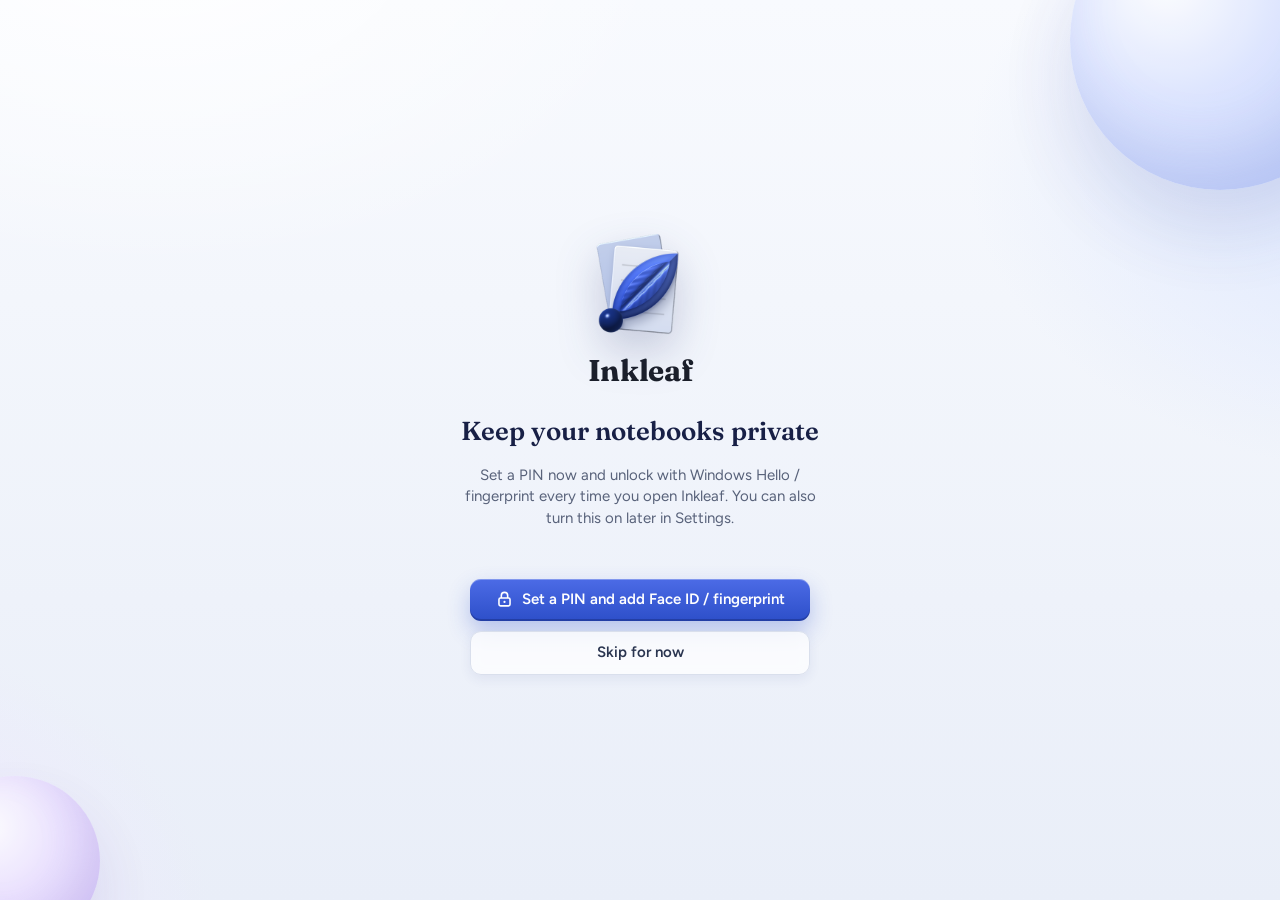
==== commit 780607fd: "Light appearance by default, with a Light / Dark / Follow-the-device setting The app no longer follo" ====
--- a/index.html
+++ b/index.html
@@ -5,9 +5,9 @@
 <meta name="viewport" content="width=device-width, initial-scale=1, viewport-fit=cover, interactive-widget=resizes-content">
 <title>Inkleaf</title>
 <meta name="description" content="Offline notebooks with custom covers, handwriting that turns into typed text, photos, video links and search.">
-<meta name="theme-color" content="#2D4FC9" media="(prefers-color-scheme: light)">
-<meta name="theme-color" content="#1B1F29" media="(prefers-color-scheme: dark)">
+<meta name="theme-color" content="#FFFFFF">
 <meta name="color-scheme" content="light dark">
+<script>(function(){try{var t=localStorage.getItem('inkleafTheme')||'light';if(t!=='auto')document.documentElement.setAttribute('data-theme',t);}catch(e){document.documentElement.setAttribute('data-theme','light');}})();</script>
 <meta name="apple-mobile-web-app-capable" content="yes">
 <meta name="mobile-web-app-capable" content="yes">
 <meta name="apple-mobile-web-app-status-bar-style" content="default">
@@ -330,6 +330,14 @@
         </div>
       </section>
       <section>
+        <h3 class="panel-h">Appearance</h3>
+        <div id="theme-chips" class="chip-row">
+          <button class="chip" type="button" data-theme="light">Light</button>
+          <button class="chip" type="button" data-theme="dark">Dark</button>
+          <button class="chip" type="button" data-theme="auto">Follow the device</button>
+        </div>
+      </section>
+      <section>
         <h3 class="panel-h">Pages</h3>
         <label class="check"><input id="spread-toggle" type="checkbox" checked> Two pages side by side when a tablet is held in landscape</label>
         <label class="check"><input id="sound-toggle" type="checkbox" checked> Paper sound when turning pages</label>
--- a/css/app.css
+++ b/css/app.css
@@ -102,10 +102,9 @@
 .bar-inner { display: flex; align-items: center; gap: 6px; min-height: var(--bar-h); padding-block: 4px; }
 .bar-title { font-weight: 600; }
 .brand { display: flex; align-items: center; gap: 9px; font-family: var(--font-display); font-weight: 700; font-size: 21px; letter-spacing: -0.01em; }
-.brand-mark { width: 26px; height: 26px; border-radius: 7px 7px 7px 2px; background: linear-gradient(145deg, var(--accent), #6A86E8); position: relative; flex: none; }
-.brand-mark::after { content: ""; position: absolute; left: 6px; right: 6px; top: 8px; height: 2px; background: rgba(255,255,255,.85); border-radius: 2px; box-shadow: 0 5px 0 rgba(255,255,255,.65), 0 10px 0 rgba(255,255,255,.45); }
+.brand-mark { width: 32px; height: 32px; background: url(../icons/mark-128.png) center / contain no-repeat; position: relative; flex: none; }   /* the rendered 3D leaf (tools/icons.py) */
 .brand.big { font-size: 30px; justify-content: center; }
-.brand.big .brand-mark { width: 40px; height: 40px; border-radius: 11px 11px 11px 3px; }
+.brand.big .brand-mark { width: 48px; height: 48px; }
 
 .icon-btn { display: inline-flex; align-items: center; justify-content: center; width: 40px; height: 40px; border-radius: 10px; border: 0; background: transparent; color: var(--fg); }
 .icon-btn:hover { background: var(--surface-3); }
@@ -428,16 +427,42 @@
 #player-video { flex: 1; min-height: 0; width: 100%; background: #000; }
 
 /* ---- lock screen ---- */
-.lock { align-items: center; justify-content: center; padding: 24px var(--gutter-r) 24px var(--gutter-l); gap: 14px; text-align: center; overflow-y: auto; }
-.lock h2 { font-size: 24px; margin-top: 10px; }
+/* ---- lock screen: always light, with depth — a floating 3D mark, soft spheres in the background, keys that press ---- */
+.lock { --fg: #1B1F2A; --fg-2: #58627A; --fg-3: #8A93A8; --surface: #FFFFFF; --surface-2: #F3F5FA; --surface-3: #EAEEF7; --line: #DDE2EE; --accent: #2D4FC9; --accent-fg: #FFFFFF; --accent-soft: #E3E9FF; --danger: #D14343;
+  color: var(--fg); color-scheme: light; position: relative; overflow: hidden;
+  background: radial-gradient(900px 600px at 12% -10%, #FFFFFF 0%, rgba(255,255,255,0) 60%), radial-gradient(760px 540px at 110% 18%, #DCE6FF 0%, rgba(220,230,255,0) 58%), radial-gradient(640px 520px at -12% 104%, #EEE6FF 0%, rgba(238,230,255,0) 58%), linear-gradient(180deg, #F8FAFE 0%, #E9EEF8 100%);
+  align-items: center; justify-content: center; padding: 24px var(--gutter-r) 24px var(--gutter-l); gap: 14px; text-align: center; overflow-y: auto; }
+.lock::before, .lock::after { content: ""; position: absolute; border-radius: 50%; pointer-events: none; z-index: 0; }
+.lock::before { width: 300px; height: 300px; right: -90px; top: -110px; background: radial-gradient(circle at 32% 30%, #FFFFFF 0%, #DCE4FF 40%, #B5C5F8 100%); box-shadow: 0 40px 80px rgba(60,80,160,.18), inset -20px -30px 60px rgba(120,140,220,.25); opacity: .85; }
+.lock::after { width: 170px; height: 170px; left: -70px; bottom: -46px; background: radial-gradient(circle at 35% 30%, #FFFFFF 0%, #EADFFF 45%, #CDBDF5 100%); box-shadow: 0 30px 60px rgba(90,70,160,.16), inset -14px -20px 40px rgba(150,120,220,.22); opacity: .8; }
+.lock > * { position: relative; z-index: 1; }
+.lock .brand { flex-direction: column; gap: 6px; font-size: 30px; margin-bottom: 4px; }
+.lock .brand-mark { width: 118px; height: 118px; background-image: url(../icons/mark-320.png); animation: markfloat 5.6s ease-in-out infinite; filter: drop-shadow(0 18px 22px rgba(30,45,110,.22)); }
+@keyframes markfloat { 0%, 100% { transform: translateY(0) rotate(-1deg); } 50% { transform: translateY(-9px) rotate(1.5deg); } }
+.lock h2 { font-size: 26px; margin-top: 2px; color: #182046; }
 .lock p { margin: 0; max-width: 360px; }
-.bio-btn { width: 84px; height: 84px; border-radius: 50%; border: 0; background: var(--accent-soft); color: var(--accent); display: inline-flex; align-items: center; justify-content: center; margin: 6px 0; }
-.bio-btn svg { width: 44px; height: 44px; }
-.bio-btn:hover { filter: brightness(1.05); }
-.pin-dots { display: flex; gap: 14px; justify-content: center; margin: 10px 0 18px; min-height: 16px; }
-.pin-dots i { width: 14px; height: 14px; border-radius: 50%; border: 2px solid var(--fg-3); display: block; }
-.pin-dots i.on { background: var(--accent); border-color: var(--accent); }
+.bio-btn { width: 88px; height: 88px; border-radius: 50%; border: 0; display: inline-flex; align-items: center; justify-content: center; margin: 6px 0; color: var(--accent);
+  background: radial-gradient(circle at 35% 28%, #FFFFFF 0%, #EDF1FF 38%, #CBD7FF 100%); box-shadow: inset 0 2px 0 rgba(255,255,255,.95), inset 0 -8px 14px rgba(80,100,180,.18), 0 14px 28px rgba(45,79,201,.22), 0 2px 4px rgba(45,79,201,.12); transition: transform .1s ease, box-shadow .1s ease; }
+.bio-btn svg { width: 44px; height: 44px; filter: drop-shadow(0 1px 0 #fff); }
+.bio-btn:hover { filter: brightness(1.03); }
+.bio-btn:active { transform: translateY(3px) scale(.98); box-shadow: inset 0 2px 0 rgba(255,255,255,.9), inset 0 -4px 10px rgba(80,100,180,.16), 0 6px 14px rgba(45,79,201,.18); }
+.pin-dots { display: flex; gap: 14px; justify-content: center; margin: 6px 0 16px; min-height: 16px; }
+.pin-dots i { width: 14px; height: 14px; border-radius: 50%; border: 2px solid #B9C3DA; background: #fff; box-shadow: inset 0 1px 2px rgba(20,30,70,.1); display: block; transition: transform .12s ease; }
+.pin-dots i.on { background: linear-gradient(180deg, #5B7CF0, #2D4FC9); border-color: transparent; box-shadow: 0 3px 8px rgba(45,79,201,.35), inset 0 1px 0 rgba(255,255,255,.4); transform: scale(1.08); }
 .pin-dots.shake { animation: shake .4s; }
+.lock .pin-pad button { border: 0; color: #1B1F2A; background: linear-gradient(180deg, #FFFFFF 0%, #EEF2FA 100%);
+  box-shadow: inset 0 1px 0 rgba(255,255,255,.95), inset 0 -3px 0 rgba(140,155,190,.22), 0 8px 16px rgba(50,70,140,.14), 0 2px 4px rgba(50,70,140,.10); transition: transform .08s ease, box-shadow .08s ease, background .15s ease; }
+.lock .pin-pad button:hover { background: linear-gradient(180deg, #FFFFFF 0%, #F5F7FC 100%); }
+.lock .pin-pad button:active { transform: translateY(3px); box-shadow: inset 0 1px 0 rgba(255,255,255,.9), inset 0 -1px 0 rgba(140,155,190,.2), 0 3px 6px rgba(50,70,140,.12); }
+.lock .pin-pad button.ghost { background: transparent; box-shadow: none; color: var(--fg-2); }
+.lock .pin-pad button.ghost:active { transform: none; }
+.lock .pin-pad button.ok { color: #fff; background: linear-gradient(180deg, #5B7CF0 0%, #2D4FC9 100%); box-shadow: inset 0 1px 0 rgba(255,255,255,.35), inset 0 -3px 0 rgba(10,20,80,.35), 0 10px 20px rgba(45,79,201,.32), 0 2px 4px rgba(45,79,201,.2); }
+.lock .pin-pad button.ok:active { box-shadow: inset 0 1px 0 rgba(255,255,255,.3), inset 0 -1px 0 rgba(10,20,80,.3), 0 4px 10px rgba(45,79,201,.3); }
+.lock .pin-pad button.ok:disabled { opacity: .4; transform: none; }
+.lock .btn.primary { border: 0; background: linear-gradient(180deg, #4C6BE6 0%, #2D4FC9 100%); box-shadow: inset 0 1px 0 rgba(255,255,255,.3), inset 0 -2px 0 rgba(10,20,80,.3), 0 10px 22px rgba(45,79,201,.3); }
+.lock .btn.primary:active { transform: translateY(2px); box-shadow: inset 0 1px 0 rgba(255,255,255,.3), 0 4px 10px rgba(45,79,201,.28); }
+.lock .btn.ghost { background: rgba(255,255,255,.72); border-color: #D9DFEC; color: #2A3550; box-shadow: 0 4px 12px rgba(50,70,140,.08); backdrop-filter: blur(6px); }
+@media (prefers-reduced-motion: reduce) { .lock .brand-mark { animation: none; } }
 @keyframes shake { 0%,100% { transform: none; } 25% { transform: translateX(-8px); } 75% { transform: translateX(8px); } }
 .pin-pad { display: grid; grid-template-columns: repeat(3, 72px); gap: 12px; justify-content: center; }
 .pin-pad button { height: 72px; border-radius: 50%; border: 1px solid var(--line); background: var(--surface); font-size: 26px; font-weight: 500; display: flex; align-items: center; justify-content: center; }
